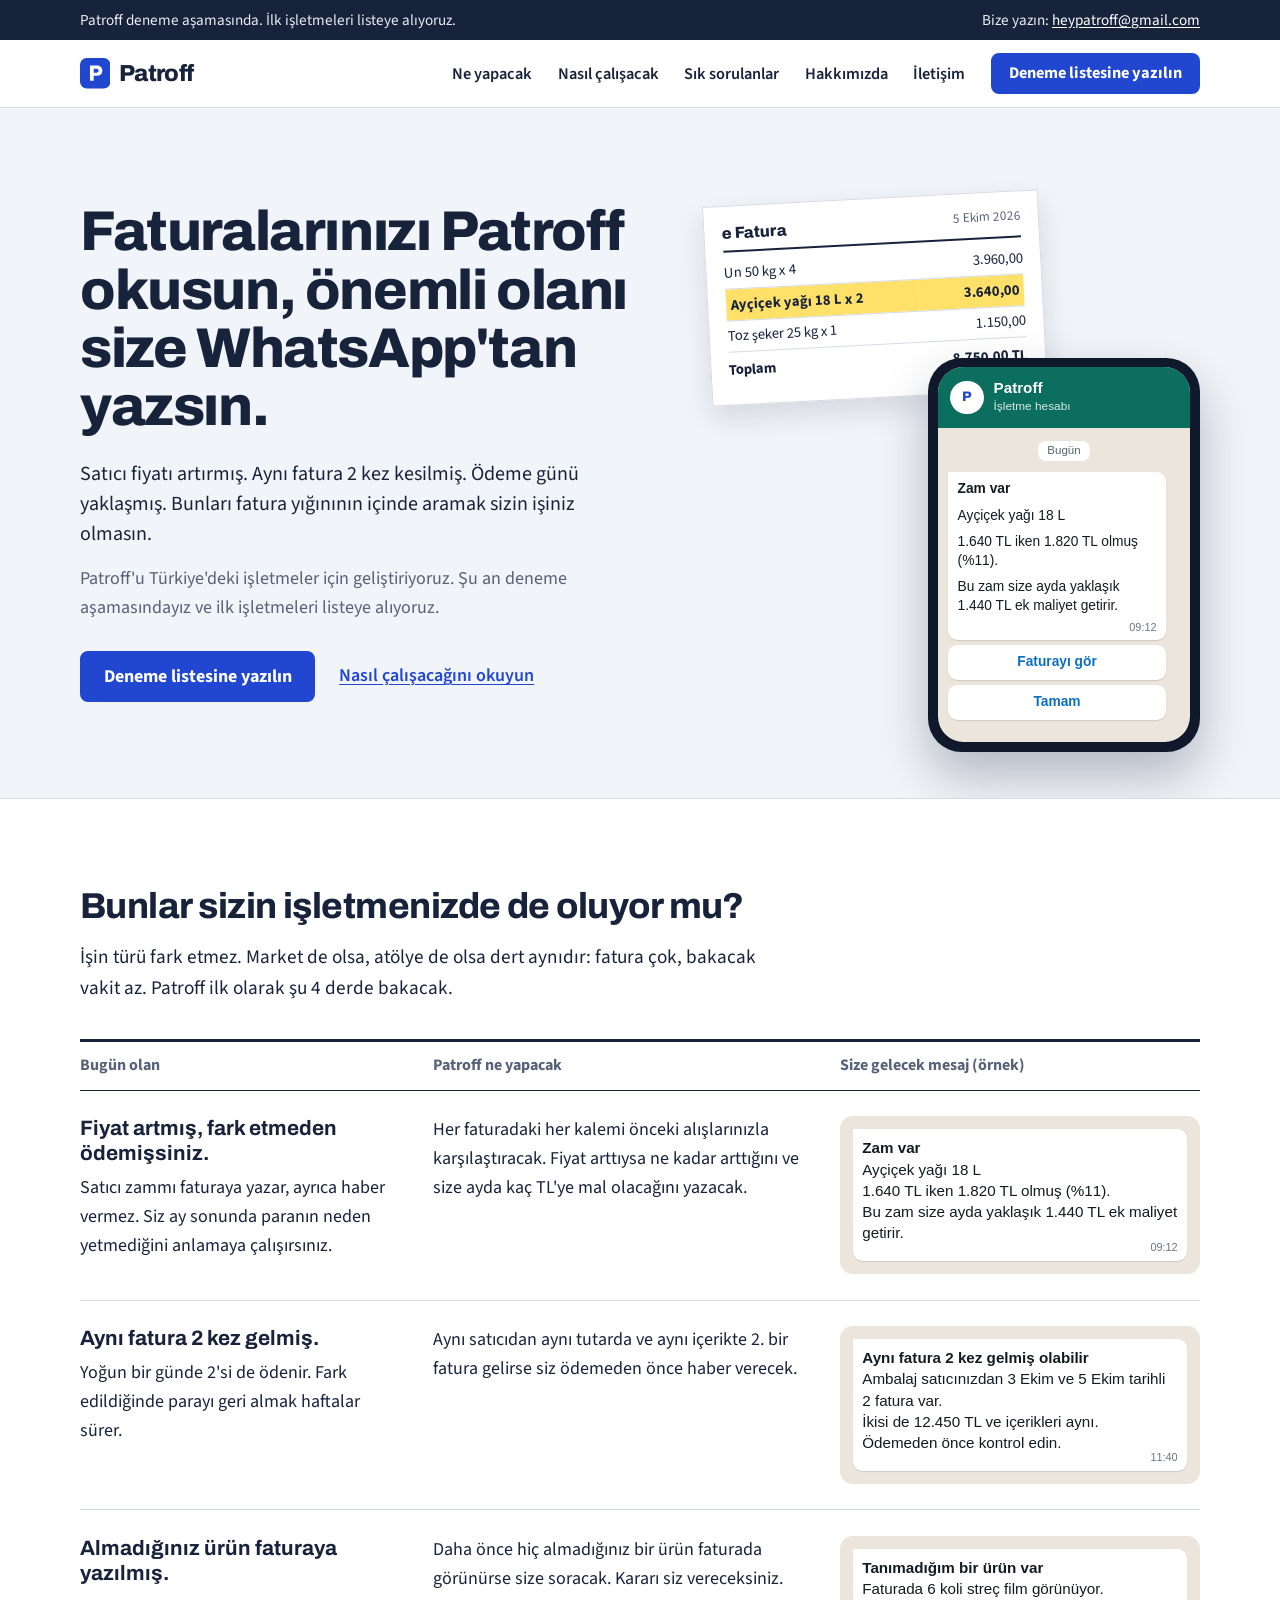
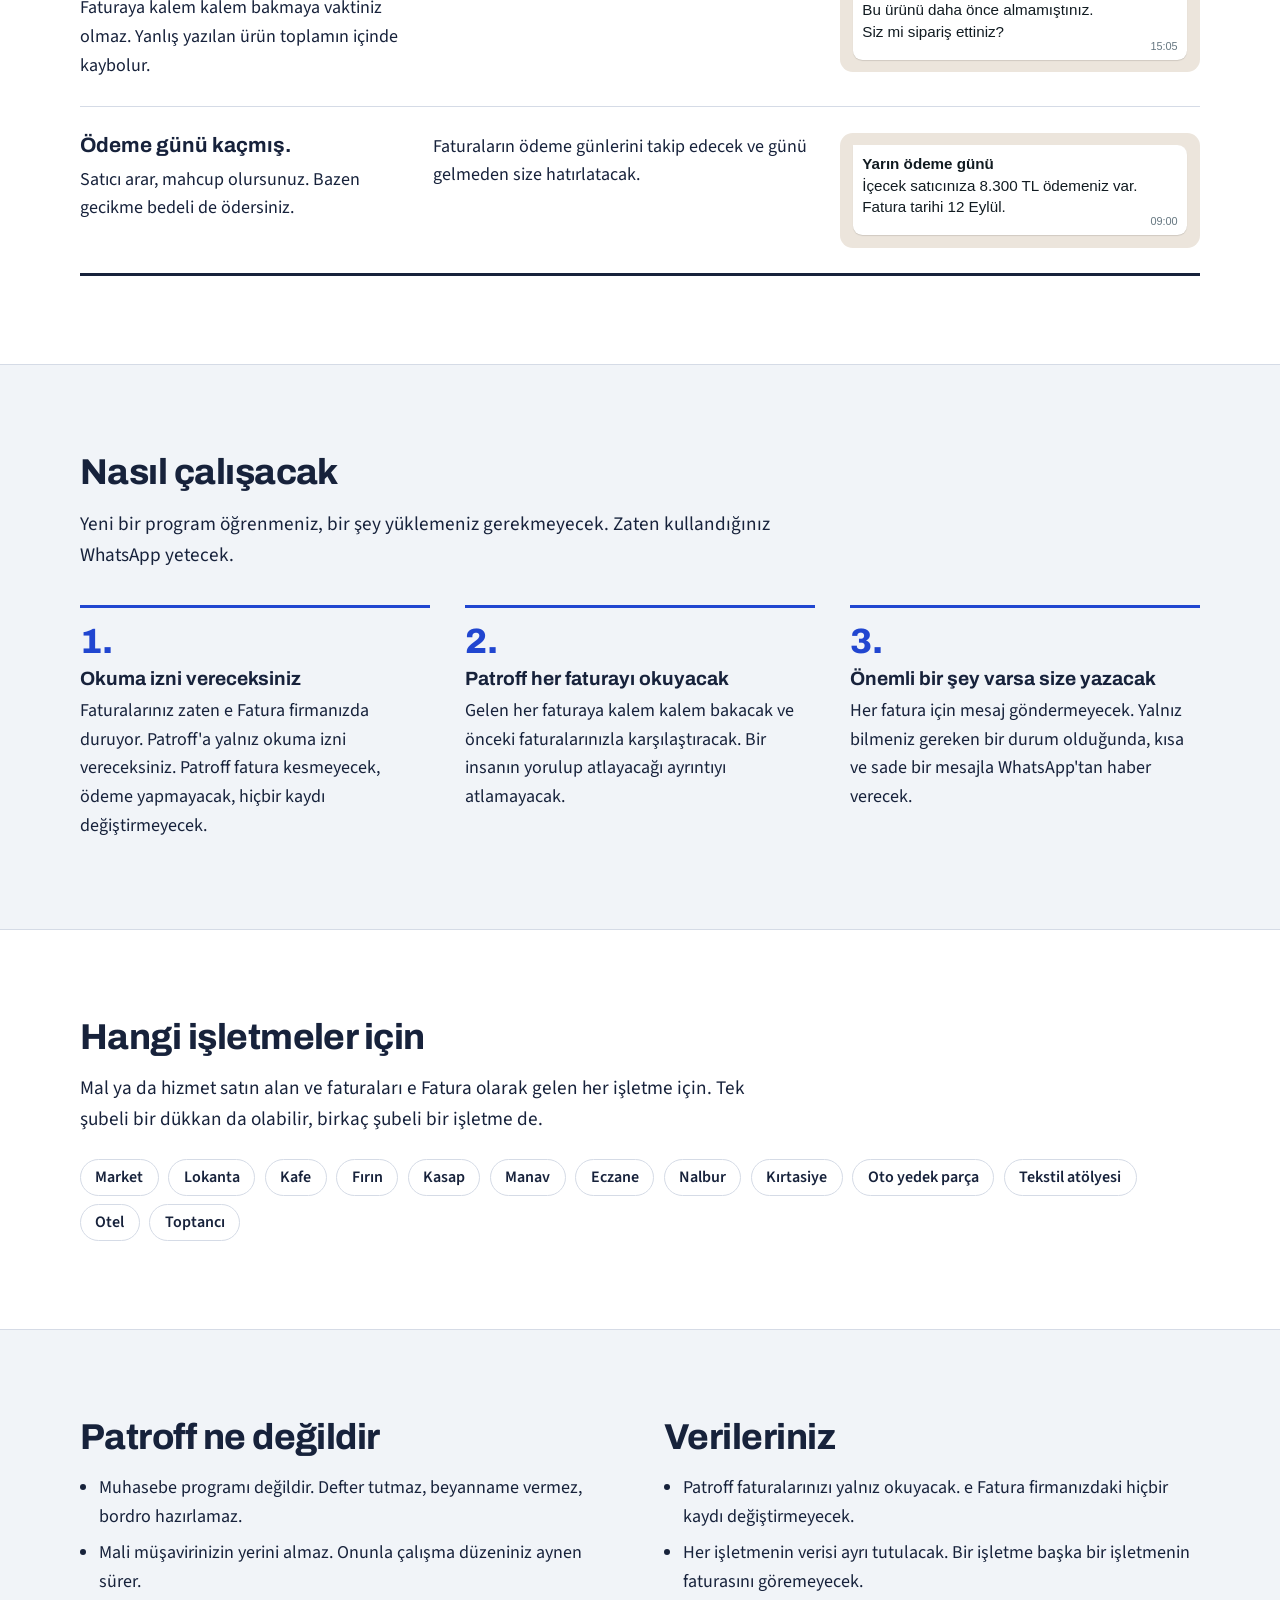
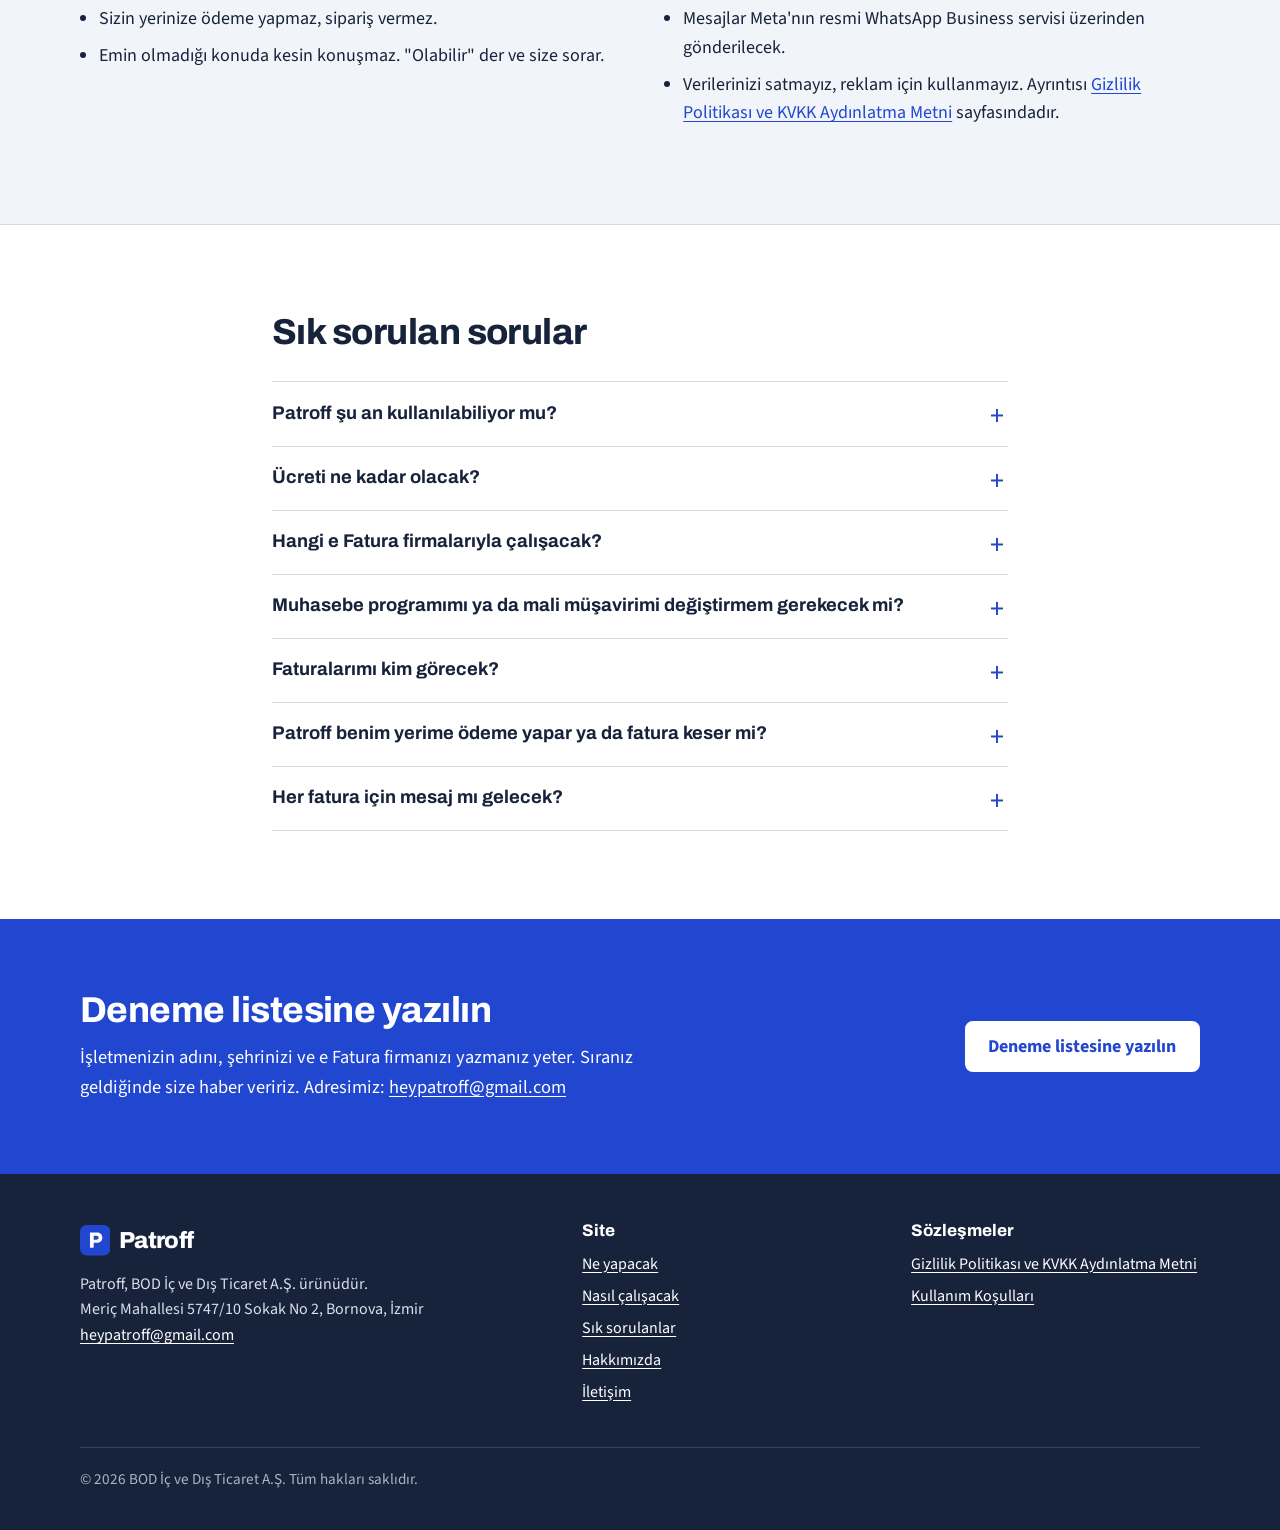
==== index.html @ fd91006b "Patroff tanıtım sitesi: ana sayfa, hakkımızda, iletişim, gizlilik ve kullanım koşulları Co-Authored-" ====
<!doctype html>
<html lang="tr">
<head>
<meta charset="utf-8">
<meta name="viewport" content="width=device-width, initial-scale=1">
<title>Patroff: faturalarınızı okuyan, önemli olanı WhatsApp'tan yazan yardımcı</title>
<meta name="description" content="Patroff işletmenize gelen e Faturaları okuyacak; zam, 2 kez gelen fatura ve yaklaşan ödeme günü gibi durumları size WhatsApp'tan sade bir mesajla haber verecek.">
<link rel="canonical" href="https://patroff.com/">
<meta property="og:type" content="website">
<meta property="og:locale" content="tr_TR">
<meta property="og:site_name" content="Patroff">
<meta property="og:title" content="Patroff: faturalarınızı okuyan, önemli olanı WhatsApp'tan yazan yardımcı">
<meta property="og:description" content="Patroff işletmenize gelen e Faturaları okuyacak; zam, 2 kez gelen fatura ve yaklaşan ödeme günü gibi durumları size WhatsApp'tan sade bir mesajla haber verecek.">
<meta property="og:url" content="https://patroff.com/">
<meta name="theme-color" content="#2146d0">
<link rel="icon" href="favicon.svg" type="image/svg+xml">
<link rel="preload" href="archivo-latin.woff2" as="font" type="font/woff2" crossorigin>
<link rel="preload" href="sourcesans-latin.woff2" as="font" type="font/woff2" crossorigin>
<link rel="stylesheet" href="site.css">
</head>
<body>
<a class="atla" href="#icerik">İçeriğe geçin</a>
<div class="serit"><div class="sarma"><span>Patroff deneme aşamasında. İlk işletmeleri listeye alıyoruz.</span><span class="gizle">Bize yazın: <a href="mailto:heypatroff@gmail.com">heypatroff@gmail.com</a></span></div></div>
<header class="ust"><div class="sarma">
<a class="marka" href="index.html"><svg viewBox="0 0 32 32" aria-hidden="true"><rect width="32" height="32" rx="7" fill="#2146d0"/><path d="M10.5 24V8h7.1c3.6 0 5.9 2.1 5.9 5.3s-2.3 5.3-5.9 5.3h-3.2V24zm3.9-8.6h2.7c1.6 0 2.5-.8 2.5-2.1s-.9-2.1-2.5-2.1h-2.7z" fill="#fff"/></svg><span>Patroff</span></a>
<nav class="menu" aria-label="Site menüsü">
<a href="index.html#ne-yapacak">Ne yapacak</a>
<a href="index.html#nasil">Nasıl çalışacak</a>
<a href="index.html#sss">Sık sorulanlar</a>
<a href="hakkimizda.html">Hakkımızda</a>
<a href="iletisim.html">İletişim</a>
<a class="dugme" href="mailto:heypatroff@gmail.com?subject=Patroff%20deneme%20listesi&body=Merhaba%2C%0A%0APatroff%20deneme%20listesine%20yaz%C4%B1lmak%20istiyorum.%0A%0A%C4%B0%C5%9Fletme%20ad%C4%B1%3A%0A%C5%9Eehir%3A%0A%C4%B0%C5%9Fletmenin%20i%C5%9Fi%3A%0Ae%20Fatura%20firman%C4%B1z%3A%0ATelefon%3A%0A">Deneme listesine yazılın</a>
</nav>
</div></header>
<main id="icerik">

<section class="kahraman"><div class="sarma">
<div>
<h1>Faturalarınızı Patroff okusun, önemli olanı size WhatsApp'tan yazsın.</h1>
<p class="alt">Satıcı fiyatı artırmış. Aynı fatura 2 kez kesilmiş. Ödeme günü yaklaşmış. Bunları fatura yığınının içinde aramak sizin işiniz olmasın.</p>
<p class="durum">Patroff'u Türkiye'deki işletmeler için geliştiriyoruz. Şu an deneme aşamasındayız ve ilk işletmeleri listeye alıyoruz.</p>
<div class="eylem"><a class="dugme" href="mailto:heypatroff@gmail.com?subject=Patroff%20deneme%20listesi&body=Merhaba%2C%0A%0APatroff%20deneme%20listesine%20yaz%C4%B1lmak%20istiyorum.%0A%0A%C4%B0%C5%9Fletme%20ad%C4%B1%3A%0A%C5%9Eehir%3A%0A%C4%B0%C5%9Fletmenin%20i%C5%9Fi%3A%0Ae%20Fatura%20firman%C4%B1z%3A%0ATelefon%3A%0A">Deneme listesine yazılın</a><a class="duz" href="#nasil">Nasıl çalışacağını okuyun</a></div>
</div>
<div class="sahne" role="img" aria-label="Örnek: gelen bir faturada ayçiçek yağına zam yapılmış. Patroff bunu WhatsApp'tan Zam var diye haber veriyor.">
<div class="fatura" aria-hidden="true">
<div class="bas"><span>e Fatura</span><span>5 Ekim 2026</span></div>
<table>
<tr><td>Un 50 kg x 4</td><td>3.960,00</td></tr>
<tr class="isaret"><td>Ayçiçek yağı 18 L x 2</td><td>3.640,00</td></tr>
<tr><td>Toz şeker 25 kg x 1</td><td>1.150,00</td></tr>
<tr class="toplam"><td>Toplam</td><td>8.750,00 TL</td></tr>
</table>
</div>
<div class="telefon" aria-hidden="true"><div class="ekran">
<div class="wa-ust"><span class="yuz">P</span><span><strong>Patroff</strong><small>İşletme hesabı</small></span></div>
<div class="sohbet">
<div class="gun">Bugün</div>
<div class="balon"><p class="ilk">Zam var</p><p>Ayçiçek yağı 18 L</p><p>1.640 TL iken 1.820 TL olmuş (%11).</p><p>Bu zam size ayda yaklaşık 1.440 TL ek maliyet getirir.</p><span class="saat">09:12</span></div><span class="wa-dugme">Faturayı gör</span><span class="wa-dugme">Tamam</span>
</div>
</div></div>
</div>
</div></section>

<section class="bolum" id="ne-yapacak"><div class="sarma">
<h2>Bunlar sizin işletmenizde de oluyor mu?</h2>
<p class="giris">İşin türü fark etmez. Market de olsa, atölye de olsa dert aynıdır: fatura çok, bakacak vakit az. Patroff ilk olarak şu 4 derde bakacak.</p>
<div class="dertler">
<div class="dert baslik"><span>Bugün olan</span><span>Patroff ne yapacak</span><span>Size gelecek mesaj (örnek)</span></div>
<div class="dert">
<div><h3>Fiyat artmış, fark etmeden ödemişsiniz.</h3><p>Satıcı zammı faturaya yazar, ayrıca haber vermez. Siz ay sonunda paranın neden yetmediğini anlamaya çalışırsınız.</p></div>
<div><span class="etiket">Patroff ne yapacak</span><p>Her faturadaki her kalemi önceki alışlarınızla karşılaştıracak. Fiyat arttıysa ne kadar arttığını ve size ayda kaç TL'ye mal olacağını yazacak.</p></div>
<div><span class="etiket">Size gelecek mesaj (örnek)</span><div class="ornek"><div class="balon"><p class="ilk">Zam var</p><p>Ayçiçek yağı 18 L</p><p>1.640 TL iken 1.820 TL olmuş (%11).</p><p>Bu zam size ayda yaklaşık 1.440 TL ek maliyet getirir.</p><span class="saat">09:12</span></div></div></div>
</div>
<div class="dert">
<div><h3>Aynı fatura 2 kez gelmiş.</h3><p>Yoğun bir günde 2'si de ödenir. Fark edildiğinde parayı geri almak haftalar sürer.</p></div>
<div><span class="etiket">Patroff ne yapacak</span><p>Aynı satıcıdan aynı tutarda ve aynı içerikte 2. bir fatura gelirse siz ödemeden önce haber verecek.</p></div>
<div><span class="etiket">Size gelecek mesaj (örnek)</span><div class="ornek"><div class="balon"><p class="ilk">Aynı fatura 2 kez gelmiş olabilir</p><p>Ambalaj satıcınızdan 3 Ekim ve 5 Ekim tarihli 2 fatura var.</p><p>İkisi de 12.450 TL ve içerikleri aynı.</p><p>Ödemeden önce kontrol edin.</p><span class="saat">11:40</span></div></div></div>
</div>
<div class="dert">
<div><h3>Almadığınız ürün faturaya yazılmış.</h3><p>Faturaya kalem kalem bakmaya vaktiniz olmaz. Yanlış yazılan ürün toplamın içinde kaybolur.</p></div>
<div><span class="etiket">Patroff ne yapacak</span><p>Daha önce hiç almadığınız bir ürün faturada görünürse size soracak. Kararı siz vereceksiniz.</p></div>
<div><span class="etiket">Size gelecek mesaj (örnek)</span><div class="ornek"><div class="balon"><p class="ilk">Tanımadığım bir ürün var</p><p>Faturada 6 koli streç film görünüyor.</p><p>Bu ürünü daha önce almamıştınız.</p><p>Siz mi sipariş ettiniz?</p><span class="saat">15:05</span></div></div></div>
</div>
<div class="dert">
<div><h3>Ödeme günü kaçmış.</h3><p>Satıcı arar, mahcup olursunuz. Bazen gecikme bedeli de ödersiniz.</p></div>
<div><span class="etiket">Patroff ne yapacak</span><p>Faturaların ödeme günlerini takip edecek ve günü gelmeden size hatırlatacak.</p></div>
<div><span class="etiket">Size gelecek mesaj (örnek)</span><div class="ornek"><div class="balon"><p class="ilk">Yarın ödeme günü</p><p>İçecek satıcınıza 8.300 TL ödemeniz var.</p><p>Fatura tarihi 12 Eylül.</p><span class="saat">09:00</span></div></div></div>
</div>
</div>
</div></section>

<section class="bolum gri" id="nasil"><div class="sarma">
<h2>Nasıl çalışacak</h2>
<p class="giris">Yeni bir program öğrenmeniz, bir şey yüklemeniz gerekmeyecek. Zaten kullandığınız WhatsApp yetecek.</p>
<ol class="adimlar">
<li><h3>Okuma izni vereceksiniz</h3><p>Faturalarınız zaten e Fatura firmanızda duruyor. Patroff'a yalnız okuma izni vereceksiniz. Patroff fatura kesmeyecek, ödeme yapmayacak, hiçbir kaydı değiştirmeyecek.</p></li>
<li><h3>Patroff her faturayı okuyacak</h3><p>Gelen her faturaya kalem kalem bakacak ve önceki faturalarınızla karşılaştıracak. Bir insanın yorulup atlayacağı ayrıntıyı atlamayacak.</p></li>
<li><h3>Önemli bir şey varsa size yazacak</h3><p>Her fatura için mesaj göndermeyecek. Yalnız bilmeniz gereken bir durum olduğunda, kısa ve sade bir mesajla WhatsApp'tan haber verecek.</p></li>
</ol>
</div></section>

<section class="bolum"><div class="sarma">
<h2>Hangi işletmeler için</h2>
<p class="giris">Mal ya da hizmet satın alan ve faturaları e Fatura olarak gelen her işletme için. Tek şubeli bir dükkan da olabilir, birkaç şubeli bir işletme de.</p>
<ul class="isler">
<li>Market</li><li>Lokanta</li><li>Kafe</li><li>Fırın</li><li>Kasap</li><li>Manav</li><li>Eczane</li><li>Nalbur</li><li>Kırtasiye</li><li>Oto yedek parça</li><li>Tekstil atölyesi</li><li>Otel</li><li>Toptancı</li>
</ul>
</div></section>

<section class="bolum gri"><div class="sarma ikili">
<div>
<h2>Patroff ne değildir</h2>
<ul class="duzliste">
<li>Muhasebe programı değildir. Defter tutmaz, beyanname vermez, bordro hazırlamaz.</li>
<li>Mali müşavirinizin yerini almaz. Onunla çalışma düzeniniz aynen sürer.</li>
<li>Sizin yerinize ödeme yapmaz, sipariş vermez.</li>
<li>Emin olmadığı konuda kesin konuşmaz. "Olabilir" der ve size sorar.</li>
</ul>
</div>
<div>
<h2>Verileriniz</h2>
<ul class="duzliste">
<li>Patroff faturalarınızı yalnız okuyacak. e Fatura firmanızdaki hiçbir kaydı değiştirmeyecek.</li>
<li>Her işletmenin verisi ayrı tutulacak. Bir işletme başka bir işletmenin faturasını göremeyecek.</li>
<li>Mesajlar Meta'nın resmi WhatsApp Business servisi üzerinden gönderilecek.</li>
<li>Verilerinizi satmayız, reklam için kullanmayız. Ayrıntısı <a href="gizlilik.html">Gizlilik Politikası ve KVKK Aydınlatma Metni</a> sayfasındadır.</li>
</ul>
</div>
</div></section>

<section class="bolum" id="sss"><div class="sarma dar">
<h2>Sık sorulan sorular</h2>
<div class="sss">
<details><summary>Patroff şu an kullanılabiliyor mu?</summary><p>Henüz herkese açık değil. Patroff'u geliştiriyoruz ve önce kendi işletmemizde deniyoruz. Deneme listesine yazılırsanız sıranız geldiğinde size haber veririz.</p></details>
<details><summary>Ücreti ne kadar olacak?</summary><p>Fiyatı henüz açıklamadık. Deneme listesindeki işletmelere fiyatı herkesten önce bildireceğiz. Sizden habersiz hiçbir ücret alınmaz.</p></details>
<details><summary>Hangi e Fatura firmalarıyla çalışacak?</summary><p>İlk bağlantıyı EDM Bilişim kullanan işletmeler için kuruyoruz. Diğer e Fatura firmalarını sırayla ekleyeceğiz. Listeye yazılırken e Fatura firmanızı belirtirseniz sıralamayı ona göre yaparız.</p></details>
<details><summary>Muhasebe programımı ya da mali müşavirimi değiştirmem gerekecek mi?</summary><p>Hayır. Patroff muhasebe programı değildir ve mali müşavirinizin yerini almaz. Kullandığınız düzen aynen devam eder. Patroff yalnız gelen faturalarınızı okur ve size haber verir.</p></details>
<details><summary>Faturalarımı kim görecek?</summary><p>Faturalarınız yalnız sizin işletmeniz için okunur. Başka bir işletme sizin faturanızı göremez. Verilerinizi satmayız ve reklam için kullanmayız. Ayrıntısı Gizlilik Politikası ve KVKK Aydınlatma Metni sayfasındadır.</p></details>
<details><summary>Patroff benim yerime ödeme yapar ya da fatura keser mi?</summary><p>Hayır. Patroff ödeme yapmaz, sipariş vermez, e Fatura firmanızdaki hiçbir kaydı değiştirmez. Yalnız okur ve size yazar. Karar her zaman sizindir.</p></details>
<details><summary>Her fatura için mesaj mı gelecek?</summary><p>Hayır. Patroff yalnız bilmeniz gereken bir durum olduğunda yazacak. Mesajlar kısa olacak ve gece saatlerinde gönderilmeyecek.</p></details>
</div>
</div></section>

<section class="kapanis"><div class="sarma">
<div>
<h2>Deneme listesine yazılın</h2>
<p>İşletmenizin adını, şehrinizi ve e Fatura firmanızı yazmanız yeter. Sıranız geldiğinde size haber veririz. Adresimiz: <a href="mailto:heypatroff@gmail.com">heypatroff@gmail.com</a></p>
</div>
<a class="dugme acik" href="mailto:heypatroff@gmail.com?subject=Patroff%20deneme%20listesi&body=Merhaba%2C%0A%0APatroff%20deneme%20listesine%20yaz%C4%B1lmak%20istiyorum.%0A%0A%C4%B0%C5%9Fletme%20ad%C4%B1%3A%0A%C5%9Eehir%3A%0A%C4%B0%C5%9Fletmenin%20i%C5%9Fi%3A%0Ae%20Fatura%20firman%C4%B1z%3A%0ATelefon%3A%0A">Deneme listesine yazılın</a>
</div></section>
</main>
<footer class="alt-bilgi"><div class="sarma">
<div class="sutunlar">
<div>
<a class="marka" href="index.html"><svg viewBox="0 0 32 32" aria-hidden="true"><rect width="32" height="32" rx="7" fill="#2146d0"/><path d="M10.5 24V8h7.1c3.6 0 5.9 2.1 5.9 5.3s-2.3 5.3-5.9 5.3h-3.2V24zm3.9-8.6h2.7c1.6 0 2.5-.8 2.5-2.1s-.9-2.1-2.5-2.1h-2.7z" fill="#fff"/></svg><span>Patroff</span></a>
<address>Patroff, BOD İç ve Dış Ticaret A.Ş. ürünüdür.<br>Meriç Mahallesi 5747/10 Sokak No 2, Bornova, İzmir<br><a href="mailto:heypatroff@gmail.com">heypatroff@gmail.com</a></address>
</div>
<div>
<h2>Site</h2>
<ul>
<li><a href="index.html#ne-yapacak">Ne yapacak</a></li>
<li><a href="index.html#nasil">Nasıl çalışacak</a></li>
<li><a href="index.html#sss">Sık sorulanlar</a></li>
<li><a href="hakkimizda.html">Hakkımızda</a></li>
<li><a href="iletisim.html">İletişim</a></li>
</ul>
</div>
<div>
<h2>Sözleşmeler</h2>
<ul>
<li><a href="gizlilik.html">Gizlilik Politikası ve KVKK Aydınlatma Metni</a></li>
<li><a href="kosullar.html">Kullanım Koşulları</a></li>
</ul>
</div>
</div>
<p class="telif">© 2026 BOD İç ve Dış Ticaret A.Ş. Tüm hakları saklıdır.</p>
</div></footer>
</body>
</html>
---- site.css ----
/* Patroff sitesi. Tek sütun akış, üstte menü, kahramanda telefon ve fatura kağıdı, altta fatura tablosu düzeninde dertler. */
@font-face{font-family:"Archivo";font-style:normal;font-weight:100 900;font-display:swap;src:url(archivo-latin-ext.woff2) format("woff2");unicode-range:U+0100-02BA,U+02BD-02C5,U+02C7-02CC,U+02CE-02D7,U+02DD-02FF,U+0304,U+0308,U+0329,U+1D00-1DBF,U+1E00-1E9F,U+1EF2-1EFF,U+2020,U+20A0-20AB,U+20AD-20C0,U+2113,U+2C60-2C7F,U+A720-A7FF}
@font-face{font-family:"Archivo";font-style:normal;font-weight:100 900;font-display:swap;src:url(archivo-latin.woff2) format("woff2");unicode-range:U+0000-00FF,U+0131,U+0152-0153,U+02BB-02BC,U+02C6,U+02DA,U+02DC,U+0304,U+0308,U+0329,U+2000-206F,U+20AC,U+2122,U+2191,U+2193,U+2212,U+2215,U+FEFF,U+FFFD}
@font-face{font-family:"Source Sans 3";font-style:normal;font-weight:200 900;font-display:swap;src:url(sourcesans-latin-ext.woff2) format("woff2");unicode-range:U+0100-02BA,U+02BD-02C5,U+02C7-02CC,U+02CE-02D7,U+02DD-02FF,U+0304,U+0308,U+0329,U+1D00-1DBF,U+1E00-1E9F,U+1EF2-1EFF,U+2020,U+20A0-20AB,U+20AD-20C0,U+2113,U+2C60-2C7F,U+A720-A7FF}
@font-face{font-family:"Source Sans 3";font-style:normal;font-weight:200 900;font-display:swap;src:url(sourcesans-latin.woff2) format("woff2");unicode-range:U+0000-00FF,U+0131,U+0152-0153,U+02BB-02BC,U+02C6,U+02DA,U+02DC,U+0304,U+0308,U+0329,U+2000-206F,U+20AC,U+2122,U+2191,U+2193,U+2212,U+2215,U+FEFF,U+FFFD}

:root{
  --kagit:#ffffff;
  --zemin:#f1f4f8;
  --murekkep:#17223b;
  --ikincil:#56617a;
  --cizgi:#d5dbe6;
  --kase:#2146d0;
  --kase-koyu:#1733a0;
  --fosfor:#ffe169;
  --wa-ust:#0b6e5f;
  --wa-zemin:#ece5dc;
  --wa-dugme:#0a6fc2;
  color-scheme:light;
}
*,*::before,*::after{box-sizing:border-box}
html{-webkit-text-size-adjust:100%;scroll-behavior:smooth}
@media (prefers-reduced-motion:reduce){html{scroll-behavior:auto}}
body{margin:0;background:var(--kagit);color:var(--murekkep);font-family:"Source Sans 3","Segoe UI",Arial,sans-serif;font-size:1.125rem;line-height:1.6}
img,svg{max-width:100%}
a{color:var(--kase);text-underline-offset:.16em}
a:hover{color:var(--kase-koyu)}
:focus-visible{outline:3px solid var(--kase);outline-offset:3px;border-radius:4px}
h1,h2,h3{font-family:"Archivo","Arial Narrow",Arial,sans-serif;line-height:1.1;margin:0;letter-spacing:-.015em}
h1{font-weight:800;font-size:clamp(2.1rem,4.7vw,3.5rem);line-height:1.04;letter-spacing:-.025em}
h2{font-weight:750;font-size:clamp(1.6rem,3vw,2.25rem)}
h3{font-weight:700;font-size:1.2rem;letter-spacing:0}
p{margin:0 0 1em}
.sarma{width:min(1120px,100% - 2.5rem);margin-inline:auto}
.dar{max-width:46rem}
.atla{position:absolute;left:-999px;top:0;background:var(--murekkep);color:#fff;padding:.6rem 1rem;z-index:10}
.atla:focus{left:0}

/* Üst şerit ve menü */
.serit{background:var(--murekkep);color:#e9edf5;font-size:.95rem}
.serit .sarma{display:flex;gap:.5rem 1.5rem;justify-content:space-between;flex-wrap:wrap;padding-block:.5rem}
.serit a{color:#fff}
.ust{border-bottom:1px solid var(--cizgi);background:var(--kagit);position:sticky;top:0;z-index:5}
.ust .sarma{display:flex;align-items:center;gap:1rem 2rem;justify-content:space-between;flex-wrap:wrap;padding-block:.8rem}
.marka{display:inline-flex;align-items:center;gap:.55rem;font-family:"Archivo",Arial,sans-serif;font-weight:800;font-size:1.45rem;letter-spacing:-.03em;color:var(--murekkep);text-decoration:none}
.marka svg{width:1.9rem;height:1.9rem;flex:none}
.menu{display:flex;align-items:center;gap:.4rem 1.6rem;flex-wrap:wrap;font-weight:600;font-size:1.02rem}
.menu a{color:var(--murekkep);text-decoration:none}
.menu a:hover,.menu a[aria-current="page"]{color:var(--kase);text-decoration:underline}
.dugme{display:inline-block;background:var(--kase);color:#fff;font-weight:700;text-decoration:none;padding:.8rem 1.35rem;border-radius:8px;border:2px solid var(--kase);line-height:1.2}
.dugme:hover{background:var(--kase-koyu);border-color:var(--kase-koyu);color:#fff}
.menu .dugme{padding:.55rem 1rem;color:#fff}
.menu .dugme:hover{color:#fff;text-decoration:none}
.dugme.acik{background:#fff;color:var(--kase);border-color:#fff}
.dugme.acik:hover{background:var(--fosfor);border-color:var(--fosfor);color:var(--murekkep)}

/* Kahraman */
.kahraman{background:var(--zemin);border-bottom:1px solid var(--cizgi);overflow:hidden}
.kahraman .sarma{display:grid;grid-template-columns:minmax(0,1.08fr) minmax(0,.92fr);gap:3rem;align-items:center;padding-block:clamp(2.5rem,6vw,5rem)}
.kahraman p.alt{font-size:1.25rem;line-height:1.5;margin:1.4rem 0 0;max-width:34rem}
.kahraman .durum{margin:1rem 0 0;color:var(--ikincil);max-width:34rem}
.eylem{display:flex;flex-wrap:wrap;gap:.9rem 1.5rem;align-items:center;margin-top:1.8rem}
.eylem a.duz{font-weight:600}
.sahne{position:relative;min-height:33.5rem}
.fatura{position:absolute;left:0;top:.8rem;width:21rem;background:#fff;border:1px solid var(--cizgi);box-shadow:0 12px 28px rgba(23,34,59,.13);padding:1rem 1.1rem 1.2rem;transform:rotate(-3deg);font-size:.92rem;line-height:1.35}
.fatura .bas{display:flex;justify-content:space-between;font-family:"Archivo",Arial,sans-serif;font-weight:800;font-size:1rem;border-bottom:2px solid var(--murekkep);padding-bottom:.4rem;margin-bottom:.4rem}
.fatura .bas span:last-child{font-family:"Source Sans 3",Arial,sans-serif;font-weight:400;font-size:.82rem;color:var(--ikincil)}
.fatura table{width:100%;border-collapse:collapse}
.fatura td{padding:.32rem 0;border-bottom:1px solid var(--cizgi);vertical-align:top}
.fatura td:last-child{text-align:right;white-space:nowrap;font-variant-numeric:tabular-nums}
.fatura tr.isaret td{background:var(--fosfor);font-weight:700}
.fatura tr.isaret td:first-child{padding-left:.3rem}
.fatura tr.isaret td:last-child{padding-right:.3rem}
.fatura .toplam td{border-bottom:0;font-weight:700;padding-top:.5rem}
.telefon{position:absolute;right:0;top:10.8rem;width:17rem;background:#10182b;border-radius:2.1rem;padding:.6rem;box-shadow:0 24px 50px rgba(23,34,59,.28)}
.ekran{border-radius:1.6rem;overflow:hidden;background:var(--wa-zemin);font-family:"Segoe UI",Roboto,Helvetica,Arial,sans-serif;font-size:.86rem;line-height:1.38;color:#111b21}
.wa-ust{background:var(--wa-ust);color:#fff;display:flex;align-items:center;gap:.6rem;padding:.75rem .8rem}
.wa-ust .yuz{width:2.1rem;height:2.1rem;border-radius:50%;background:#fff;color:var(--kase);display:grid;place-items:center;font-family:"Archivo",Arial,sans-serif;font-weight:800}
.wa-ust strong{display:block;font-size:.95rem;line-height:1.15}
.wa-ust small{opacity:.85;font-size:.74rem}
.sohbet{padding:.8rem .65rem 1.4rem}
.gun{width:max-content;margin:0 auto .7rem;background:#fff;border-radius:.5rem;padding:.15rem .6rem;font-size:.72rem;color:#54656f}
.balon{background:#fff;border-radius:0 .6rem .6rem .6rem;padding:.5rem .6rem .35rem;max-width:94%;box-shadow:0 1px 1px rgba(0,0,0,.12)}
.balon p{margin:0 0 .45rem}
.balon p.ilk{font-weight:700}
.balon .saat{display:block;text-align:right;font-size:.68rem;color:#667781;margin-top:-.2rem}
.wa-dugme{display:block;background:#fff;color:var(--wa-dugme);text-align:center;font-weight:600;border-radius:.6rem;padding:.5rem;margin-top:.3rem;max-width:94%;box-shadow:0 1px 1px rgba(0,0,0,.12)}

/* Bölümler */
.bolum{padding-block:clamp(3rem,7vw,5.5rem)}
.bolum + .bolum{border-top:1px solid var(--cizgi)}
.bolum.gri{background:var(--zemin)}
.bolum h2 + p.giris{margin-top:1rem;font-size:1.2rem;max-width:44rem;color:var(--murekkep)}

/* Fatura tablosu düzeninde dertler */
.dertler{margin-top:2.2rem;border-top:3px solid var(--murekkep);border-bottom:3px solid var(--murekkep)}
.dert{display:grid;grid-template-columns:minmax(0,.9fr) minmax(0,1.05fr) minmax(0,1fr);gap:1.8rem;padding:1.6rem 0;border-bottom:1px solid var(--cizgi)}
.dert:last-child{border-bottom:0}
.dert.baslik{padding:.7rem 0;font-weight:700;font-size:1rem;color:var(--ikincil);border-bottom:1px solid var(--murekkep)}
.dert h3{font-size:1.3rem;line-height:1.2;margin-bottom:.5rem}
.dert p{margin:0}
.ornek{background:var(--wa-zemin);border-radius:.8rem;padding:.8rem;font-family:"Segoe UI",Roboto,Helvetica,Arial,sans-serif;font-size:.95rem;line-height:1.4;color:#111b21;align-self:start}
.ornek .balon{max-width:100%}
.etiket{display:none;font-weight:700;color:var(--ikincil);font-size:.95rem;margin-bottom:.25rem}

/* Adımlar */
.adimlar{list-style:none;margin:2.2rem 0 0;padding:0;display:grid;grid-template-columns:repeat(3,minmax(0,1fr));gap:2.2rem;counter-reset:adim}
.adimlar li{counter-increment:adim;border-top:3px solid var(--kase);padding-top:1rem}
.adimlar li::before{content:counter(adim) ".";font-family:"Archivo",Arial,sans-serif;font-weight:800;font-size:2.2rem;line-height:1;color:var(--kase);display:block;margin-bottom:.5rem}
.adimlar h3{margin-bottom:.5rem}
.adimlar p{margin:0}

.ikili{display:grid;grid-template-columns:repeat(2,minmax(0,1fr));gap:3rem}
.ikili h2{margin-bottom:1rem}
.duzliste{margin:0;padding-left:1.2rem}
.duzliste li{margin-bottom:.5rem}
.isler{display:flex;flex-wrap:wrap;gap:.5rem .6rem;list-style:none;padding:0;margin:1.5rem 0 0}
.isler li{background:#fff;border:1px solid var(--cizgi);border-radius:999px;padding:.3rem .9rem;font-weight:600;font-size:1rem}

/* Sık sorulanlar */
.sss{margin-top:1.8rem;border-top:1px solid var(--cizgi)}
.sss details{border-bottom:1px solid var(--cizgi)}
.sss summary{cursor:pointer;font-family:"Archivo",Arial,sans-serif;font-weight:700;font-size:1.15rem;padding:1.05rem 2.2rem 1.05rem 0;list-style:none;position:relative}
.sss summary::-webkit-details-marker{display:none}
.sss summary::after{content:"+";position:absolute;right:.2rem;top:.75rem;font-size:1.6rem;font-weight:400;color:var(--kase)}
.sss details[open] summary::after{content:"\2212"}
.sss details p{max-width:44rem;margin:0 0 1.2rem}

/* Kapanış */
.kapanis{background:var(--kase);color:#fff}
.kapanis .sarma{padding-block:clamp(2.8rem,6vw,4.5rem);display:grid;grid-template-columns:minmax(0,1.4fr) auto;gap:2rem;align-items:center}
.kapanis p{margin:.8rem 0 0;max-width:38rem;font-size:1.15rem}
.kapanis a:not(.dugme){color:#fff}

/* Alt */
.alt-bilgi{background:var(--murekkep);color:#d9dfeb;font-size:1rem}
.alt-bilgi .sarma{padding-block:3rem 1.5rem}
.alt-bilgi .sutunlar{display:grid;grid-template-columns:1.6fr 1fr 1fr;gap:2.5rem}
.alt-bilgi h2{font-size:1.05rem;letter-spacing:0;color:#fff;margin-bottom:.7rem}
.alt-bilgi a{color:#fff}
.alt-bilgi ul{list-style:none;margin:0;padding:0}
.alt-bilgi li{margin-bottom:.4rem}
.alt-bilgi address{font-style:normal}
.alt-bilgi .marka{color:#fff;margin-bottom:.8rem}
.alt-bilgi .telif{border-top:1px solid #33405e;margin-top:2.2rem;padding-top:1.2rem;color:#aab4c8;font-size:.95rem}

/* İç sayfalar */
.sayfa-basi{background:var(--zemin);border-bottom:1px solid var(--cizgi)}
.sayfa-basi .sarma{padding-block:clamp(2.2rem,5vw,3.6rem)}
.sayfa-basi p{margin:.9rem 0 0;max-width:42rem;font-size:1.2rem}
.metin{padding-block:2.5rem 4rem}
.metin h2{font-size:1.45rem;margin:2.2rem 0 .7rem}
.metin h2:first-child{margin-top:0}
.metin ul,.metin ol{padding-left:1.3rem}
.metin li{margin-bottom:.4rem}
.kunye{border-top:3px solid var(--murekkep);border-bottom:3px solid var(--murekkep);margin:1.5rem 0;width:100%;border-collapse:collapse}
.kunye th,.kunye td{text-align:left;padding:.75rem .5rem .75rem 0;border-bottom:1px solid var(--cizgi);vertical-align:top}
.kunye tr:last-child th,.kunye tr:last-child td{border-bottom:0}
.kunye th{width:13rem;font-weight:700}

@media (max-width:900px){
  .kahraman .sarma{grid-template-columns:1fr;gap:2rem}
  .sahne{min-height:0;padding-block:1rem 0}
  .fatura{display:none}
  .telefon{position:relative;top:0;right:auto;margin:0 auto}
  .dert{grid-template-columns:1fr;gap:.9rem}
  .dert.baslik{display:none}
  .etiket{display:block}
  .adimlar{grid-template-columns:1fr;gap:1.6rem}
  .ikili{grid-template-columns:1fr;gap:2.5rem}
  .kapanis .sarma{grid-template-columns:1fr}
  .alt-bilgi .sutunlar{grid-template-columns:1fr;gap:1.8rem}
  .kunye th{width:auto;display:block;border-bottom:0;padding-bottom:0}
  .kunye td{display:block;padding-top:.2rem}
}
@media (max-width:560px){
  .serit .sarma span.gizle{display:none}
  .menu{gap:.3rem 1.1rem;font-size:.98rem}
  .menu .dugme{display:none}
  .ust{position:static}
}
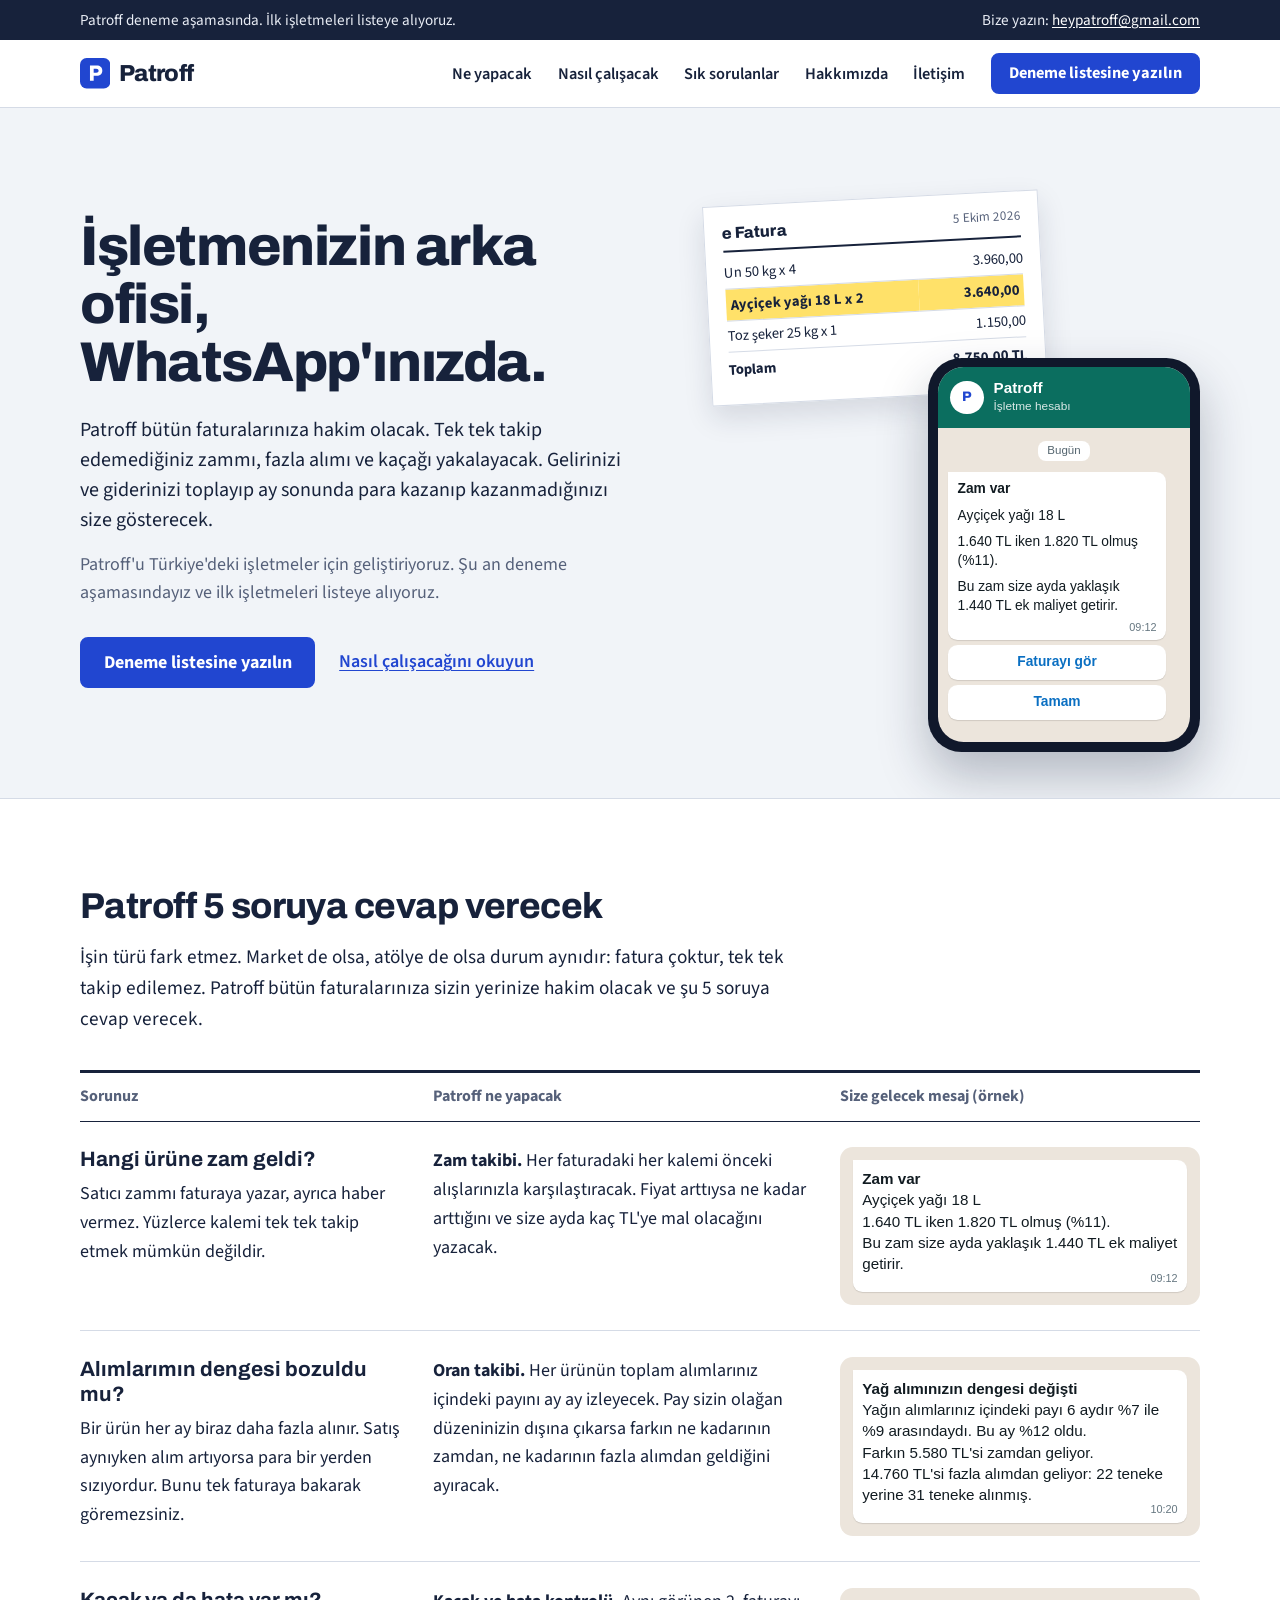
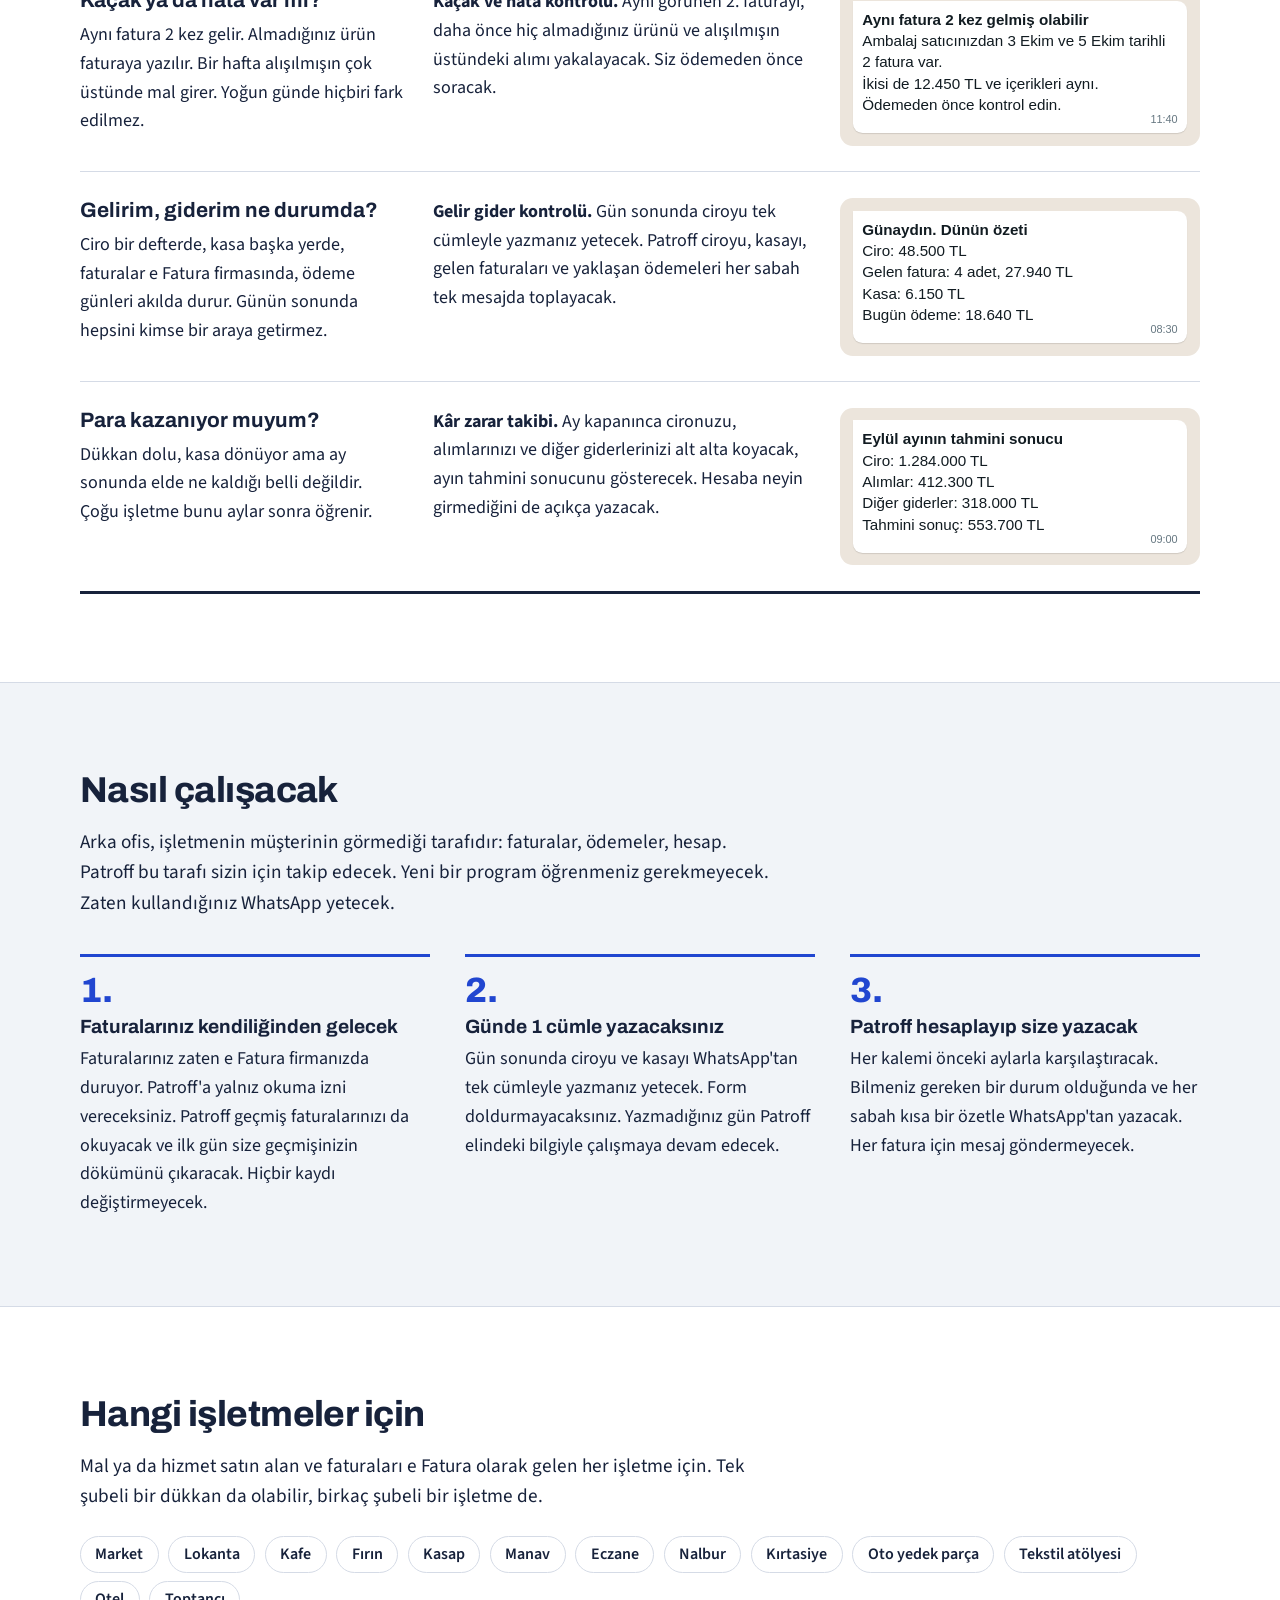
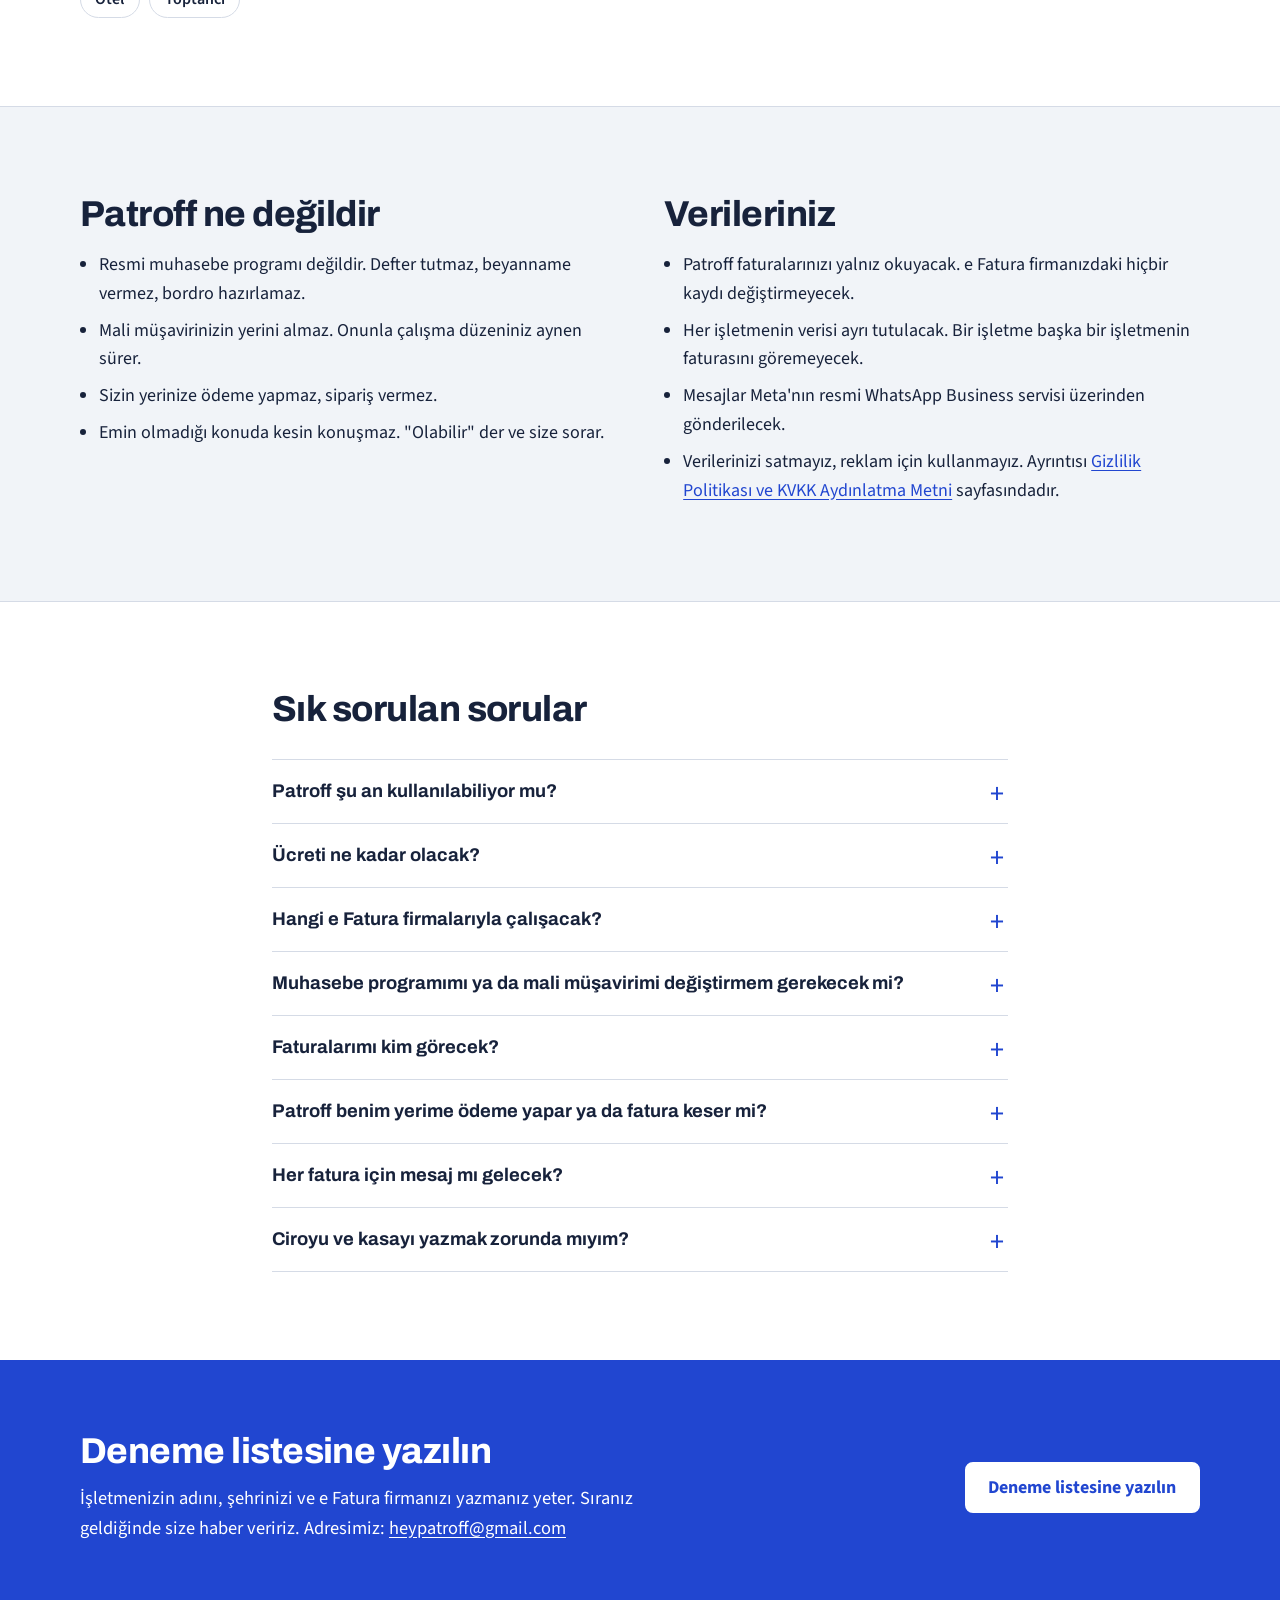
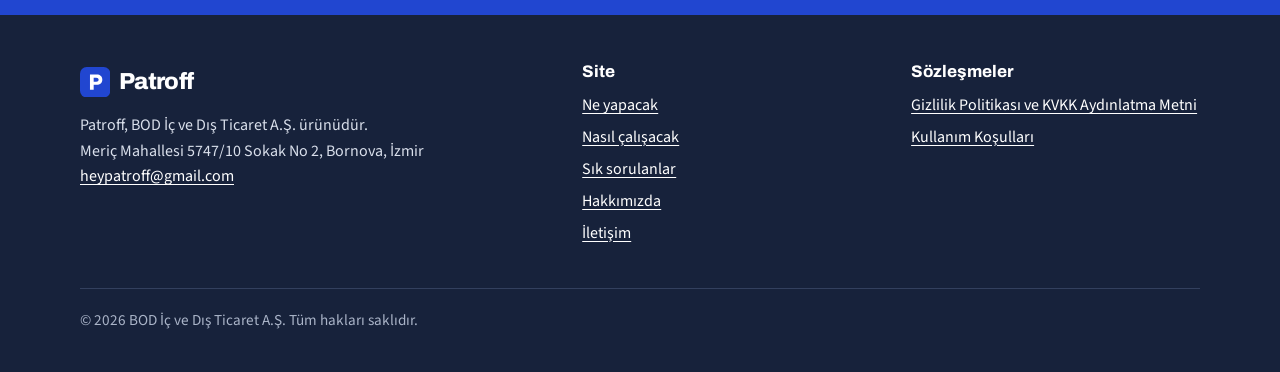
==== commit c74c64b7: "Ana sayfa ve metinler: Patroff'un kapsamı arka ofis olarak yeniden yazıldı Zam, oran, kaçak, gelir g" ====
--- a/index.html
+++ b/index.html
@@ -3,14 +3,14 @@
 <head>
 <meta charset="utf-8">
 <meta name="viewport" content="width=device-width, initial-scale=1">
-<title>Patroff: faturalarınızı okuyan, önemli olanı WhatsApp'tan yazan yardımcı</title>
-<meta name="description" content="Patroff işletmenize gelen e Faturaları okuyacak; zam, 2 kez gelen fatura ve yaklaşan ödeme günü gibi durumları size WhatsApp'tan sade bir mesajla haber verecek.">
+<title>Patroff: işletmenizin arka ofisi, WhatsApp'ınızda</title>
+<meta name="description" content="Patroff işletmenizin bütün faturalarına hakim olacak. Zammı, fazla alımı ve kaçağı yakalayacak; gelirinizi, giderinizi ve ay sonunda para kazanıp kazanmadığınızı WhatsApp'tan gösterecek.">
 <link rel="canonical" href="https://patroff.com/">
 <meta property="og:type" content="website">
 <meta property="og:locale" content="tr_TR">
 <meta property="og:site_name" content="Patroff">
-<meta property="og:title" content="Patroff: faturalarınızı okuyan, önemli olanı WhatsApp'tan yazan yardımcı">
-<meta property="og:description" content="Patroff işletmenize gelen e Faturaları okuyacak; zam, 2 kez gelen fatura ve yaklaşan ödeme günü gibi durumları size WhatsApp'tan sade bir mesajla haber verecek.">
+<meta property="og:title" content="Patroff: işletmenizin arka ofisi, WhatsApp'ınızda">
+<meta property="og:description" content="Patroff işletmenizin bütün faturalarına hakim olacak. Zammı, fazla alımı ve kaçağı yakalayacak; gelirinizi, giderinizi ve ay sonunda para kazanıp kazanmadığınızı WhatsApp'tan gösterecek.">
 <meta property="og:url" content="https://patroff.com/">
 <meta name="theme-color" content="#2146d0">
 <link rel="icon" href="favicon.svg" type="image/svg+xml">
@@ -36,8 +36,8 @@
 
 <section class="kahraman"><div class="sarma">
 <div>
-<h1>Faturalarınızı Patroff okusun, önemli olanı size WhatsApp'tan yazsın.</h1>
-<p class="alt">Satıcı fiyatı artırmış. Aynı fatura 2 kez kesilmiş. Ödeme günü yaklaşmış. Bunları fatura yığınının içinde aramak sizin işiniz olmasın.</p>
+<h1>İşletmenizin arka ofisi, WhatsApp'ınızda.</h1>
+<p class="alt">Patroff bütün faturalarınıza hakim olacak. Tek tek takip edemediğiniz zammı, fazla alımı ve kaçağı yakalayacak. Gelirinizi ve giderinizi toplayıp ay sonunda para kazanıp kazanmadığınızı size gösterecek.</p>
 <p class="durum">Patroff'u Türkiye'deki işletmeler için geliştiriyoruz. Şu an deneme aşamasındayız ve ilk işletmeleri listeye alıyoruz.</p>
 <div class="eylem"><a class="dugme" href="mailto:heypatroff@gmail.com?subject=Patroff%20deneme%20listesi&body=Merhaba%2C%0A%0APatroff%20deneme%20listesine%20yaz%C4%B1lmak%20istiyorum.%0A%0A%C4%B0%C5%9Fletme%20ad%C4%B1%3A%0A%C5%9Eehir%3A%0A%C4%B0%C5%9Fletmenin%20i%C5%9Fi%3A%0Ae%20Fatura%20firman%C4%B1z%3A%0ATelefon%3A%0A">Deneme listesine yazılın</a><a class="duz" href="#nasil">Nasıl çalışacağını okuyun</a></div>
 </div>
@@ -62,40 +62,45 @@
 </div></section>
 
 <section class="bolum" id="ne-yapacak"><div class="sarma">
-<h2>Bunlar sizin işletmenizde de oluyor mu?</h2>
-<p class="giris">İşin türü fark etmez. Market de olsa, atölye de olsa dert aynıdır: fatura çok, bakacak vakit az. Patroff ilk olarak şu 4 derde bakacak.</p>
+<h2>Patroff 5 soruya cevap verecek</h2>
+<p class="giris">İşin türü fark etmez. Market de olsa, atölye de olsa durum aynıdır: fatura çoktur, tek tek takip edilemez. Patroff bütün faturalarınıza sizin yerinize hakim olacak ve şu 5 soruya cevap verecek.</p>
 <div class="dertler">
-<div class="dert baslik"><span>Bugün olan</span><span>Patroff ne yapacak</span><span>Size gelecek mesaj (örnek)</span></div>
+<div class="dert baslik"><span>Sorunuz</span><span>Patroff ne yapacak</span><span>Size gelecek mesaj (örnek)</span></div>
 <div class="dert">
-<div><h3>Fiyat artmış, fark etmeden ödemişsiniz.</h3><p>Satıcı zammı faturaya yazar, ayrıca haber vermez. Siz ay sonunda paranın neden yetmediğini anlamaya çalışırsınız.</p></div>
-<div><span class="etiket">Patroff ne yapacak</span><p>Her faturadaki her kalemi önceki alışlarınızla karşılaştıracak. Fiyat arttıysa ne kadar arttığını ve size ayda kaç TL'ye mal olacağını yazacak.</p></div>
+<div><h3>Hangi ürüne zam geldi?</h3><p>Satıcı zammı faturaya yazar, ayrıca haber vermez. Yüzlerce kalemi tek tek takip etmek mümkün değildir.</p></div>
+<div><span class="etiket">Patroff ne yapacak</span><p><strong>Zam takibi.</strong> Her faturadaki her kalemi önceki alışlarınızla karşılaştıracak. Fiyat arttıysa ne kadar arttığını ve size ayda kaç TL'ye mal olacağını yazacak.</p></div>
 <div><span class="etiket">Size gelecek mesaj (örnek)</span><div class="ornek"><div class="balon"><p class="ilk">Zam var</p><p>Ayçiçek yağı 18 L</p><p>1.640 TL iken 1.820 TL olmuş (%11).</p><p>Bu zam size ayda yaklaşık 1.440 TL ek maliyet getirir.</p><span class="saat">09:12</span></div></div></div>
 </div>
 <div class="dert">
-<div><h3>Aynı fatura 2 kez gelmiş.</h3><p>Yoğun bir günde 2'si de ödenir. Fark edildiğinde parayı geri almak haftalar sürer.</p></div>
-<div><span class="etiket">Patroff ne yapacak</span><p>Aynı satıcıdan aynı tutarda ve aynı içerikte 2. bir fatura gelirse siz ödemeden önce haber verecek.</p></div>
+<div><h3>Alımlarımın dengesi bozuldu mu?</h3><p>Bir ürün her ay biraz daha fazla alınır. Satış aynıyken alım artıyorsa para bir yerden sızıyordur. Bunu tek faturaya bakarak göremezsiniz.</p></div>
+<div><span class="etiket">Patroff ne yapacak</span><p><strong>Oran takibi.</strong> Her ürünün toplam alımlarınız içindeki payını ay ay izleyecek. Pay sizin olağan düzeninizin dışına çıkarsa farkın ne kadarının zamdan, ne kadarının fazla alımdan geldiğini ayıracak.</p></div>
+<div><span class="etiket">Size gelecek mesaj (örnek)</span><div class="ornek"><div class="balon"><p class="ilk">Yağ alımınızın dengesi değişti</p><p>Yağın alımlarınız içindeki payı 6 aydır %7 ile %9 arasındaydı. Bu ay %12 oldu.</p><p>Farkın 5.580 TL'si zamdan geliyor.</p><p>14.760 TL'si fazla alımdan geliyor: 22 teneke yerine 31 teneke alınmış.</p><span class="saat">10:20</span></div></div></div>
+</div>
+<div class="dert">
+<div><h3>Kaçak ya da hata var mı?</h3><p>Aynı fatura 2 kez gelir. Almadığınız ürün faturaya yazılır. Bir hafta alışılmışın çok üstünde mal girer. Yoğun günde hiçbiri fark edilmez.</p></div>
+<div><span class="etiket">Patroff ne yapacak</span><p><strong>Kaçak ve hata kontrolü.</strong> Aynı görünen 2. faturayı, daha önce hiç almadığınız ürünü ve alışılmışın üstündeki alımı yakalayacak. Siz ödemeden önce soracak.</p></div>
 <div><span class="etiket">Size gelecek mesaj (örnek)</span><div class="ornek"><div class="balon"><p class="ilk">Aynı fatura 2 kez gelmiş olabilir</p><p>Ambalaj satıcınızdan 3 Ekim ve 5 Ekim tarihli 2 fatura var.</p><p>İkisi de 12.450 TL ve içerikleri aynı.</p><p>Ödemeden önce kontrol edin.</p><span class="saat">11:40</span></div></div></div>
 </div>
 <div class="dert">
-<div><h3>Almadığınız ürün faturaya yazılmış.</h3><p>Faturaya kalem kalem bakmaya vaktiniz olmaz. Yanlış yazılan ürün toplamın içinde kaybolur.</p></div>
-<div><span class="etiket">Patroff ne yapacak</span><p>Daha önce hiç almadığınız bir ürün faturada görünürse size soracak. Kararı siz vereceksiniz.</p></div>
-<div><span class="etiket">Size gelecek mesaj (örnek)</span><div class="ornek"><div class="balon"><p class="ilk">Tanımadığım bir ürün var</p><p>Faturada 6 koli streç film görünüyor.</p><p>Bu ürünü daha önce almamıştınız.</p><p>Siz mi sipariş ettiniz?</p><span class="saat">15:05</span></div></div></div>
+<div><h3>Gelirim, giderim ne durumda?</h3><p>Ciro bir defterde, kasa başka yerde, faturalar e Fatura firmasında, ödeme günleri akılda durur. Günün sonunda hepsini kimse bir araya getirmez.</p></div>
+<div><span class="etiket">Patroff ne yapacak</span><p><strong>Gelir gider kontrolü.</strong> Gün sonunda ciroyu tek cümleyle yazmanız yetecek. Patroff ciroyu, kasayı, gelen faturaları ve yaklaşan ödemeleri her sabah tek mesajda toplayacak.</p></div>
+<div><span class="etiket">Size gelecek mesaj (örnek)</span><div class="ornek"><div class="balon"><p class="ilk">Günaydın. Dünün özeti</p><p>Ciro: 48.500 TL</p><p>Gelen fatura: 4 adet, 27.940 TL</p><p>Kasa: 6.150 TL</p><p>Bugün ödeme: 18.640 TL</p><span class="saat">08:30</span></div></div></div>
 </div>
 <div class="dert">
-<div><h3>Ödeme günü kaçmış.</h3><p>Satıcı arar, mahcup olursunuz. Bazen gecikme bedeli de ödersiniz.</p></div>
-<div><span class="etiket">Patroff ne yapacak</span><p>Faturaların ödeme günlerini takip edecek ve günü gelmeden size hatırlatacak.</p></div>
-<div><span class="etiket">Size gelecek mesaj (örnek)</span><div class="ornek"><div class="balon"><p class="ilk">Yarın ödeme günü</p><p>İçecek satıcınıza 8.300 TL ödemeniz var.</p><p>Fatura tarihi 12 Eylül.</p><span class="saat">09:00</span></div></div></div>
+<div><h3>Para kazanıyor muyum?</h3><p>Dükkan dolu, kasa dönüyor ama ay sonunda elde ne kaldığı belli değildir. Çoğu işletme bunu aylar sonra öğrenir.</p></div>
+<div><span class="etiket">Patroff ne yapacak</span><p><strong>Kâr zarar takibi.</strong> Ay kapanınca cironuzu, alımlarınızı ve diğer giderlerinizi alt alta koyacak, ayın tahmini sonucunu gösterecek. Hesaba neyin girmediğini de açıkça yazacak.</p></div>
+<div><span class="etiket">Size gelecek mesaj (örnek)</span><div class="ornek"><div class="balon"><p class="ilk">Eylül ayının tahmini sonucu</p><p>Ciro: 1.284.000 TL</p><p>Alımlar: 412.300 TL</p><p>Diğer giderler: 318.000 TL</p><p>Tahmini sonuç: 553.700 TL</p><span class="saat">09:00</span></div></div></div>
 </div>
 </div>
 </div></section>
 
 <section class="bolum gri" id="nasil"><div class="sarma">
 <h2>Nasıl çalışacak</h2>
-<p class="giris">Yeni bir program öğrenmeniz, bir şey yüklemeniz gerekmeyecek. Zaten kullandığınız WhatsApp yetecek.</p>
+<p class="giris">Arka ofis, işletmenin müşterinin görmediği tarafıdır: faturalar, ödemeler, hesap. Patroff bu tarafı sizin için takip edecek. Yeni bir program öğrenmeniz gerekmeyecek. Zaten kullandığınız WhatsApp yetecek.</p>
 <ol class="adimlar">
-<li><h3>Okuma izni vereceksiniz</h3><p>Faturalarınız zaten e Fatura firmanızda duruyor. Patroff'a yalnız okuma izni vereceksiniz. Patroff fatura kesmeyecek, ödeme yapmayacak, hiçbir kaydı değiştirmeyecek.</p></li>
-<li><h3>Patroff her faturayı okuyacak</h3><p>Gelen her faturaya kalem kalem bakacak ve önceki faturalarınızla karşılaştıracak. Bir insanın yorulup atlayacağı ayrıntıyı atlamayacak.</p></li>
-<li><h3>Önemli bir şey varsa size yazacak</h3><p>Her fatura için mesaj göndermeyecek. Yalnız bilmeniz gereken bir durum olduğunda, kısa ve sade bir mesajla WhatsApp'tan haber verecek.</p></li>
+<li><h3>Faturalarınız kendiliğinden gelecek</h3><p>Faturalarınız zaten e Fatura firmanızda duruyor. Patroff'a yalnız okuma izni vereceksiniz. Patroff geçmiş faturalarınızı da okuyacak ve ilk gün size geçmişinizin dökümünü çıkaracak. Hiçbir kaydı değiştirmeyecek.</p></li>
+<li><h3>Günde 1 cümle yazacaksınız</h3><p>Gün sonunda ciroyu ve kasayı WhatsApp'tan tek cümleyle yazmanız yetecek. Form doldurmayacaksınız. Yazmadığınız gün Patroff elindeki bilgiyle çalışmaya devam edecek.</p></li>
+<li><h3>Patroff hesaplayıp size yazacak</h3><p>Her kalemi önceki aylarla karşılaştıracak. Bilmeniz gereken bir durum olduğunda ve her sabah kısa bir özetle WhatsApp'tan yazacak. Her fatura için mesaj göndermeyecek.</p></li>
 </ol>
 </div></section>
 
@@ -111,7 +116,7 @@
 <div>
 <h2>Patroff ne değildir</h2>
 <ul class="duzliste">
-<li>Muhasebe programı değildir. Defter tutmaz, beyanname vermez, bordro hazırlamaz.</li>
+<li>Resmi muhasebe programı değildir. Defter tutmaz, beyanname vermez, bordro hazırlamaz.</li>
 <li>Mali müşavirinizin yerini almaz. Onunla çalışma düzeniniz aynen sürer.</li>
 <li>Sizin yerinize ödeme yapmaz, sipariş vermez.</li>
 <li>Emin olmadığı konuda kesin konuşmaz. "Olabilir" der ve size sorar.</li>
@@ -133,11 +138,12 @@
 <div class="sss">
 <details><summary>Patroff şu an kullanılabiliyor mu?</summary><p>Henüz herkese açık değil. Patroff'u geliştiriyoruz ve önce kendi işletmemizde deniyoruz. Deneme listesine yazılırsanız sıranız geldiğinde size haber veririz.</p></details>
 <details><summary>Ücreti ne kadar olacak?</summary><p>Fiyatı henüz açıklamadık. Deneme listesindeki işletmelere fiyatı herkesten önce bildireceğiz. Sizden habersiz hiçbir ücret alınmaz.</p></details>
-<details><summary>Hangi e Fatura firmalarıyla çalışacak?</summary><p>İlk bağlantıyı EDM Bilişim kullanan işletmeler için kuruyoruz. Diğer e Fatura firmalarını sırayla ekleyeceğiz. Listeye yazılırken e Fatura firmanızı belirtirseniz sıralamayı ona göre yaparız.</p></details>
-<details><summary>Muhasebe programımı ya da mali müşavirimi değiştirmem gerekecek mi?</summary><p>Hayır. Patroff muhasebe programı değildir ve mali müşavirinizin yerini almaz. Kullandığınız düzen aynen devam eder. Patroff yalnız gelen faturalarınızı okur ve size haber verir.</p></details>
+<details><summary>Hangi e Fatura firmalarıyla çalışacak?</summary><p>İlk bağlantıyı kendi işletmemizin kullandığı e Fatura firması için kuruyoruz. Diğer e Fatura firmalarını sırayla ekleyeceğiz. Listeye yazılırken e Fatura firmanızı belirtirseniz sıralamayı ona göre yaparız.</p></details>
+<details><summary>Muhasebe programımı ya da mali müşavirimi değiştirmem gerekecek mi?</summary><p>Hayır. Patroff resmi muhasebe programı değildir ve mali müşavirinizin yerini almaz. Kullandığınız düzen aynen devam eder. Patroff faturalarınızı, gelirinizi ve giderinizi takip edip size durumu gösterecek.</p></details>
 <details><summary>Faturalarımı kim görecek?</summary><p>Faturalarınız yalnız sizin işletmeniz için okunur. Başka bir işletme sizin faturanızı göremez. Verilerinizi satmayız ve reklam için kullanmayız. Ayrıntısı Gizlilik Politikası ve KVKK Aydınlatma Metni sayfasındadır.</p></details>
-<details><summary>Patroff benim yerime ödeme yapar ya da fatura keser mi?</summary><p>Hayır. Patroff ödeme yapmaz, sipariş vermez, e Fatura firmanızdaki hiçbir kaydı değiştirmez. Yalnız okur ve size yazar. Karar her zaman sizindir.</p></details>
-<details><summary>Her fatura için mesaj mı gelecek?</summary><p>Hayır. Patroff yalnız bilmeniz gereken bir durum olduğunda yazacak. Mesajlar kısa olacak ve gece saatlerinde gönderilmeyecek.</p></details>
+<details><summary>Patroff benim yerime ödeme yapar ya da fatura keser mi?</summary><p>Hayır. Patroff ödeme yapmaz, sipariş vermez, e Fatura firmanızdaki hiçbir kaydı değiştirmez. Hesaplar, gösterir ve uyarır. Karar her zaman sizindir.</p></details>
+<details><summary>Her fatura için mesaj mı gelecek?</summary><p>Hayır. Patroff bilmeniz gereken bir durum olduğunda ve sabahları kısa bir özetle yazacak. Mesajlar kısa ve sade olacak.</p></details>
+<details><summary>Ciroyu ve kasayı yazmak zorunda mıyım?</summary><p>Hayır. Patroff elindeki bilgiyle çalışacak. Yalnız faturalarınız varsa zam, oran ve kaçak kontrollerini yapacak. Ciroyu ve kasayı da yazarsanız gelir gider özetini ve ayın tahmini sonucunu da gösterecek.</p></details>
 </div>
 </div></section>
 
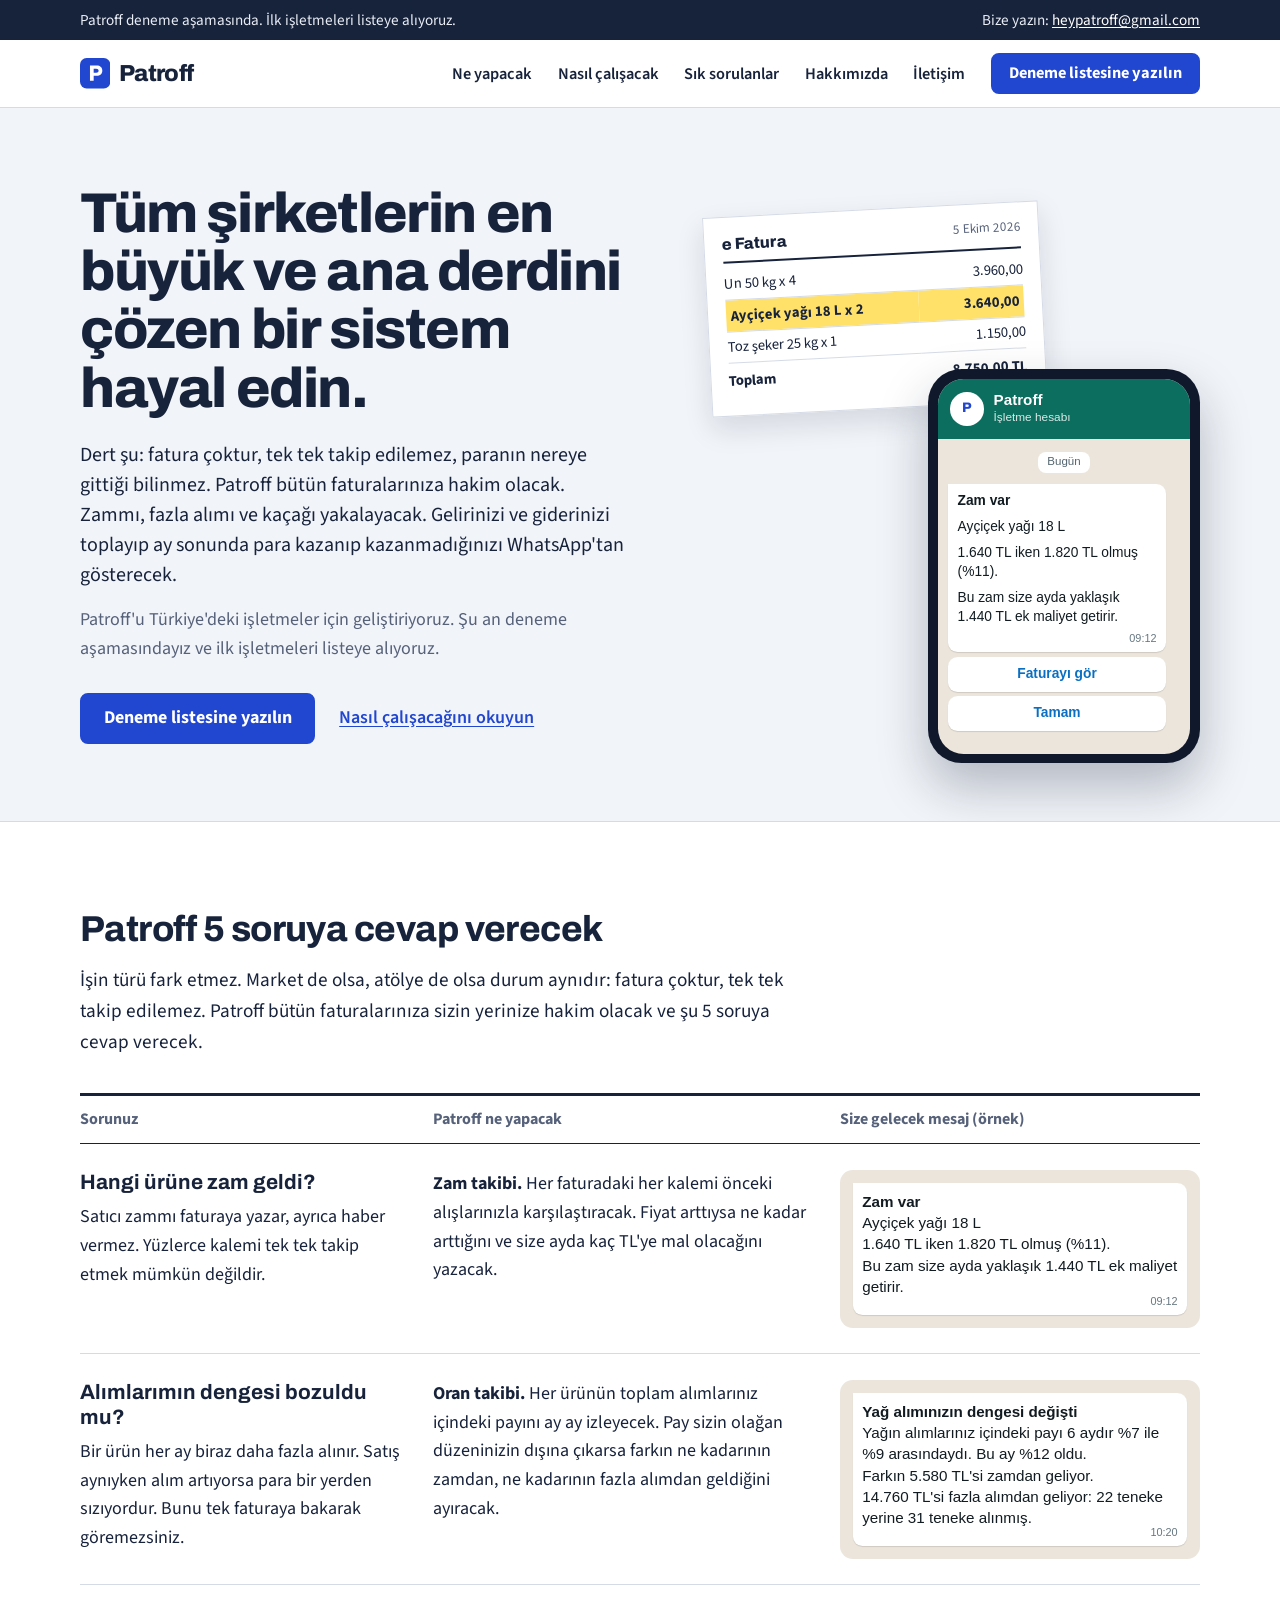
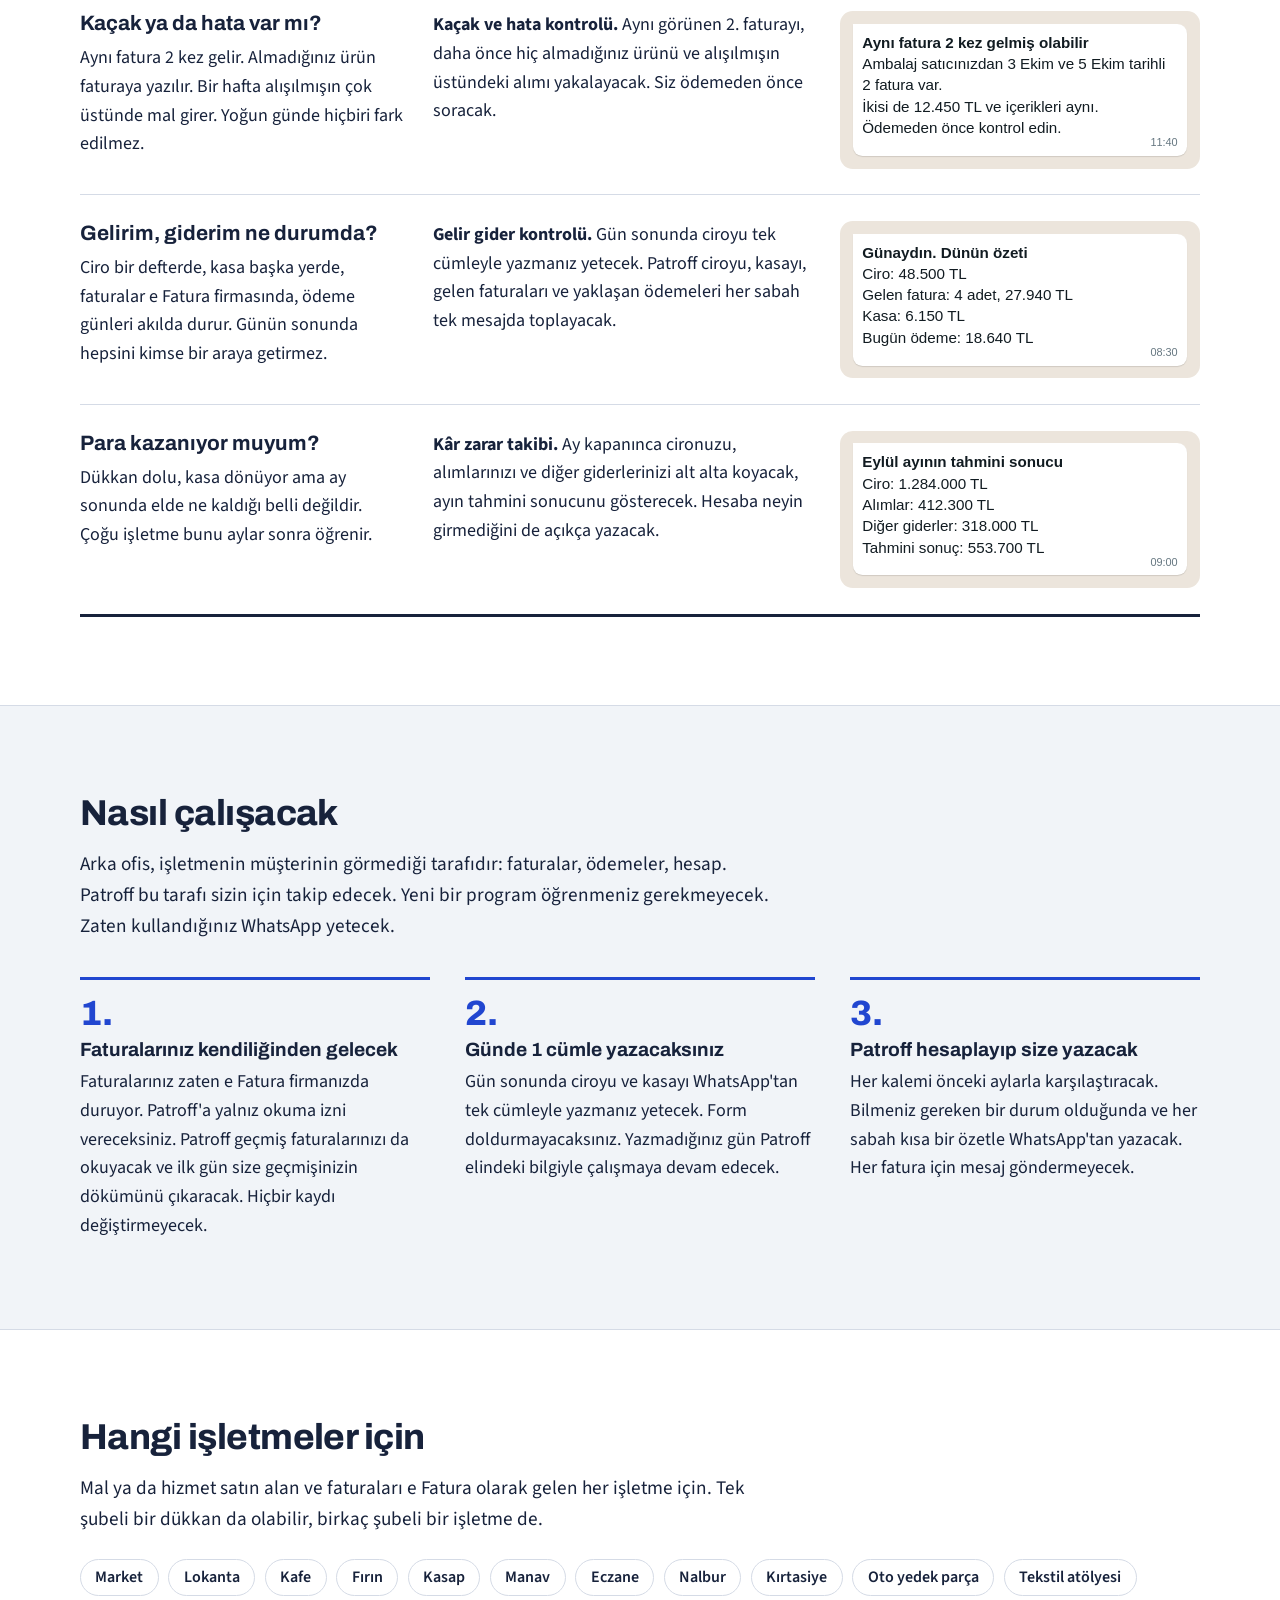
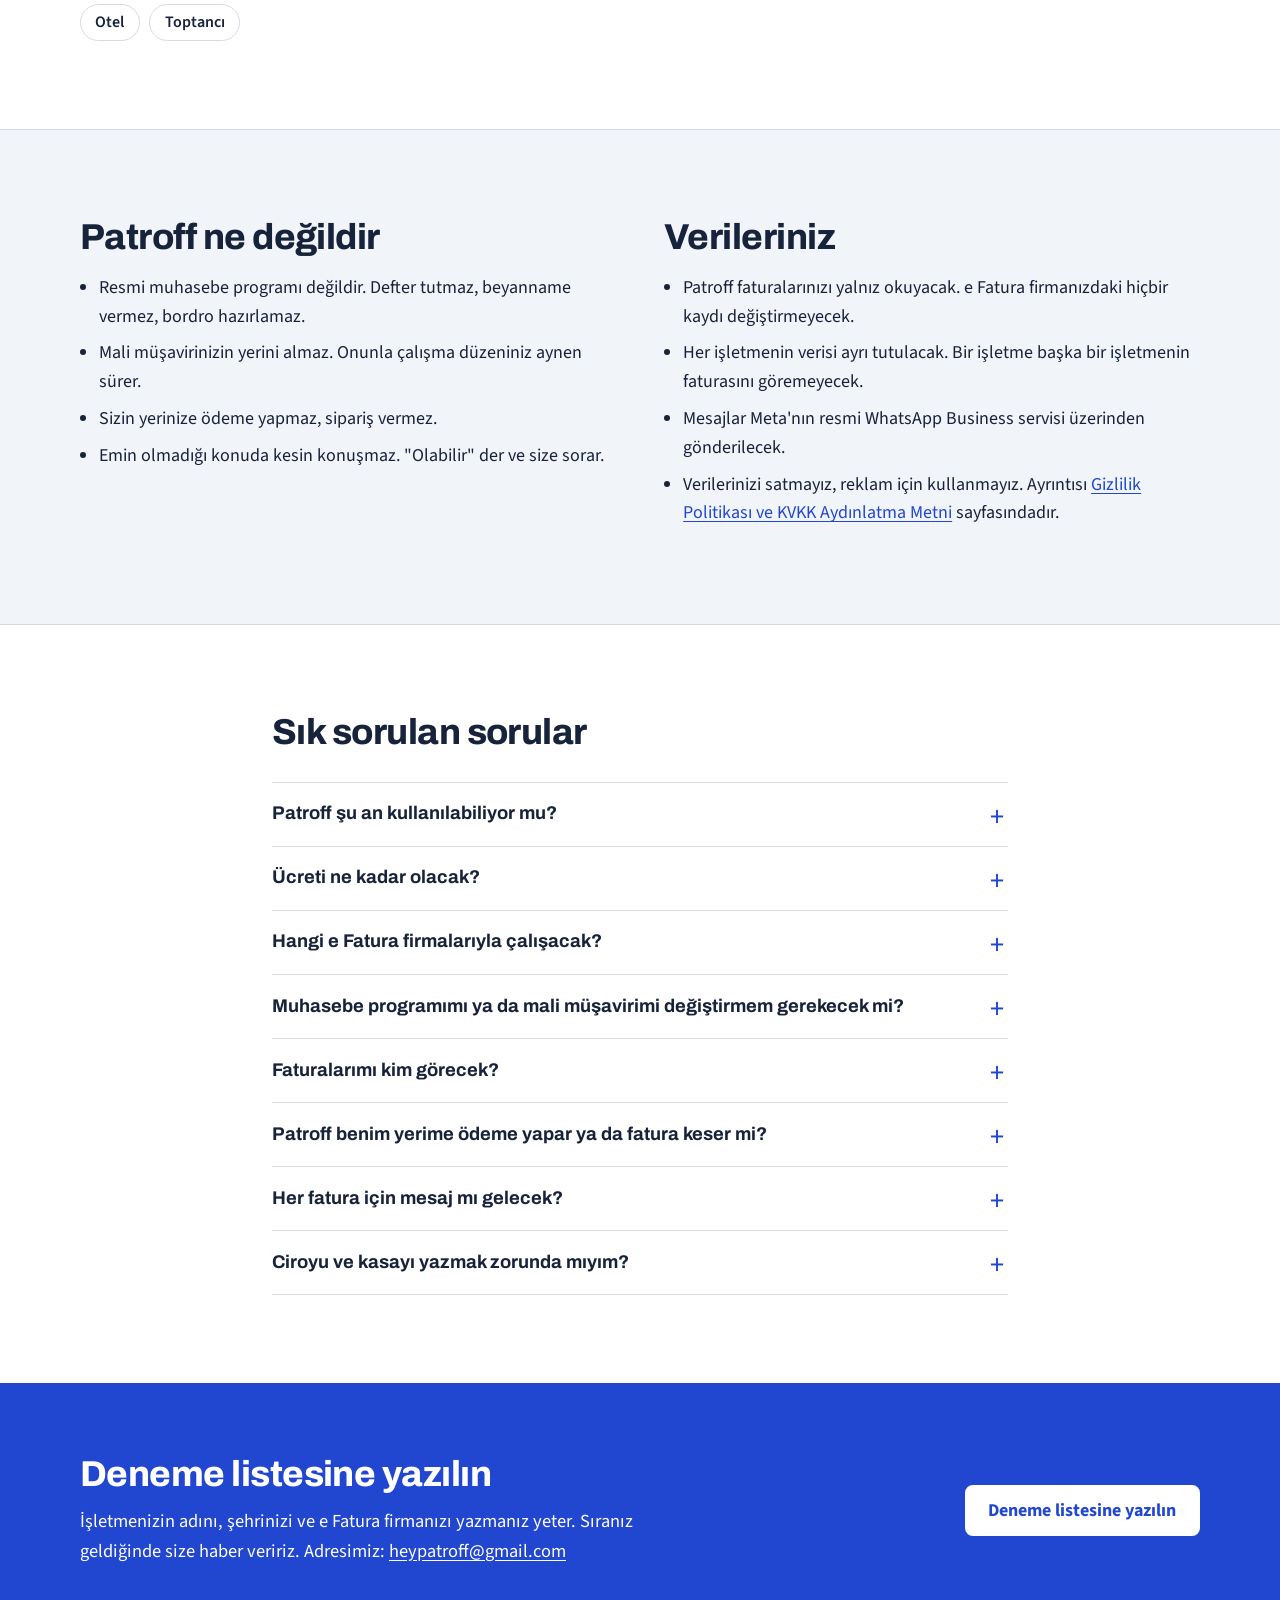
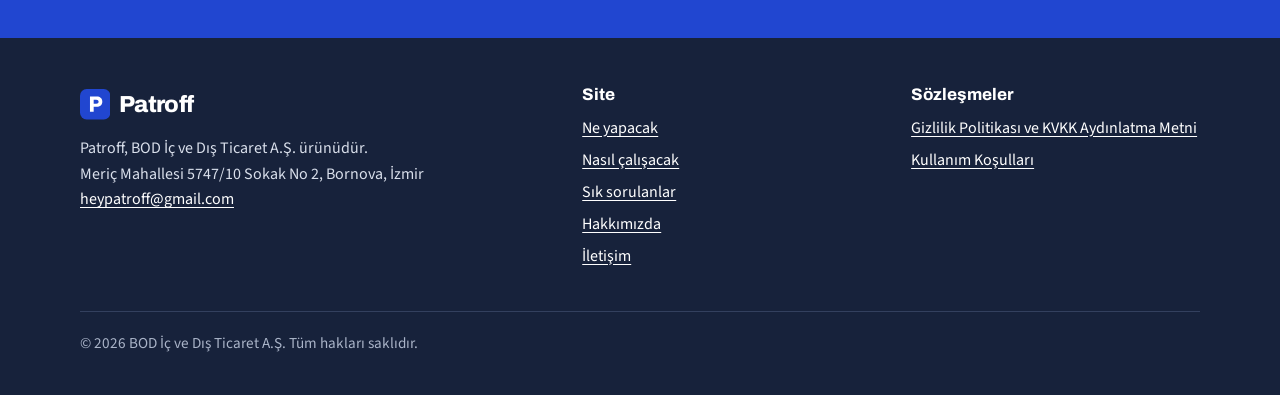
==== commit 73412659: "Ana başlık Ömer'in cümlesiyle değişti Co-Authored-By: Claude Opus 5.5 <noreply@anthropic.com> Claude" ====
--- a/index.html
+++ b/index.html
@@ -3,13 +3,13 @@
 <head>
 <meta charset="utf-8">
 <meta name="viewport" content="width=device-width, initial-scale=1">
-<title>Patroff: işletmenizin arka ofisi, WhatsApp'ınızda</title>
+<title>Patroff: şirketlerin en büyük derdini çözen sistem</title>
 <meta name="description" content="Patroff işletmenizin bütün faturalarına hakim olacak. Zammı, fazla alımı ve kaçağı yakalayacak; gelirinizi, giderinizi ve ay sonunda para kazanıp kazanmadığınızı WhatsApp'tan gösterecek.">
 <link rel="canonical" href="https://patroff.com/">
 <meta property="og:type" content="website">
 <meta property="og:locale" content="tr_TR">
 <meta property="og:site_name" content="Patroff">
-<meta property="og:title" content="Patroff: işletmenizin arka ofisi, WhatsApp'ınızda">
+<meta property="og:title" content="Patroff: şirketlerin en büyük derdini çözen sistem">
 <meta property="og:description" content="Patroff işletmenizin bütün faturalarına hakim olacak. Zammı, fazla alımı ve kaçağı yakalayacak; gelirinizi, giderinizi ve ay sonunda para kazanıp kazanmadığınızı WhatsApp'tan gösterecek.">
 <meta property="og:url" content="https://patroff.com/">
 <meta name="theme-color" content="#2146d0">
@@ -36,8 +36,8 @@
 
 <section class="kahraman"><div class="sarma">
 <div>
-<h1>İşletmenizin arka ofisi, WhatsApp'ınızda.</h1>
-<p class="alt">Patroff bütün faturalarınıza hakim olacak. Tek tek takip edemediğiniz zammı, fazla alımı ve kaçağı yakalayacak. Gelirinizi ve giderinizi toplayıp ay sonunda para kazanıp kazanmadığınızı size gösterecek.</p>
+<h1>Tüm şirketlerin en büyük ve ana derdini çözen bir sistem hayal edin.</h1>
+<p class="alt">Dert şu: fatura çoktur, tek tek takip edilemez, paranın nereye gittiği bilinmez. Patroff bütün faturalarınıza hakim olacak. Zammı, fazla alımı ve kaçağı yakalayacak. Gelirinizi ve giderinizi toplayıp ay sonunda para kazanıp kazanmadığınızı WhatsApp'tan gösterecek.</p>
 <p class="durum">Patroff'u Türkiye'deki işletmeler için geliştiriyoruz. Şu an deneme aşamasındayız ve ilk işletmeleri listeye alıyoruz.</p>
 <div class="eylem"><a class="dugme" href="mailto:heypatroff@gmail.com?subject=Patroff%20deneme%20listesi&body=Merhaba%2C%0A%0APatroff%20deneme%20listesine%20yaz%C4%B1lmak%20istiyorum.%0A%0A%C4%B0%C5%9Fletme%20ad%C4%B1%3A%0A%C5%9Eehir%3A%0A%C4%B0%C5%9Fletmenin%20i%C5%9Fi%3A%0Ae%20Fatura%20firman%C4%B1z%3A%0ATelefon%3A%0A">Deneme listesine yazılın</a><a class="duz" href="#nasil">Nasıl çalışacağını okuyun</a></div>
 </div>
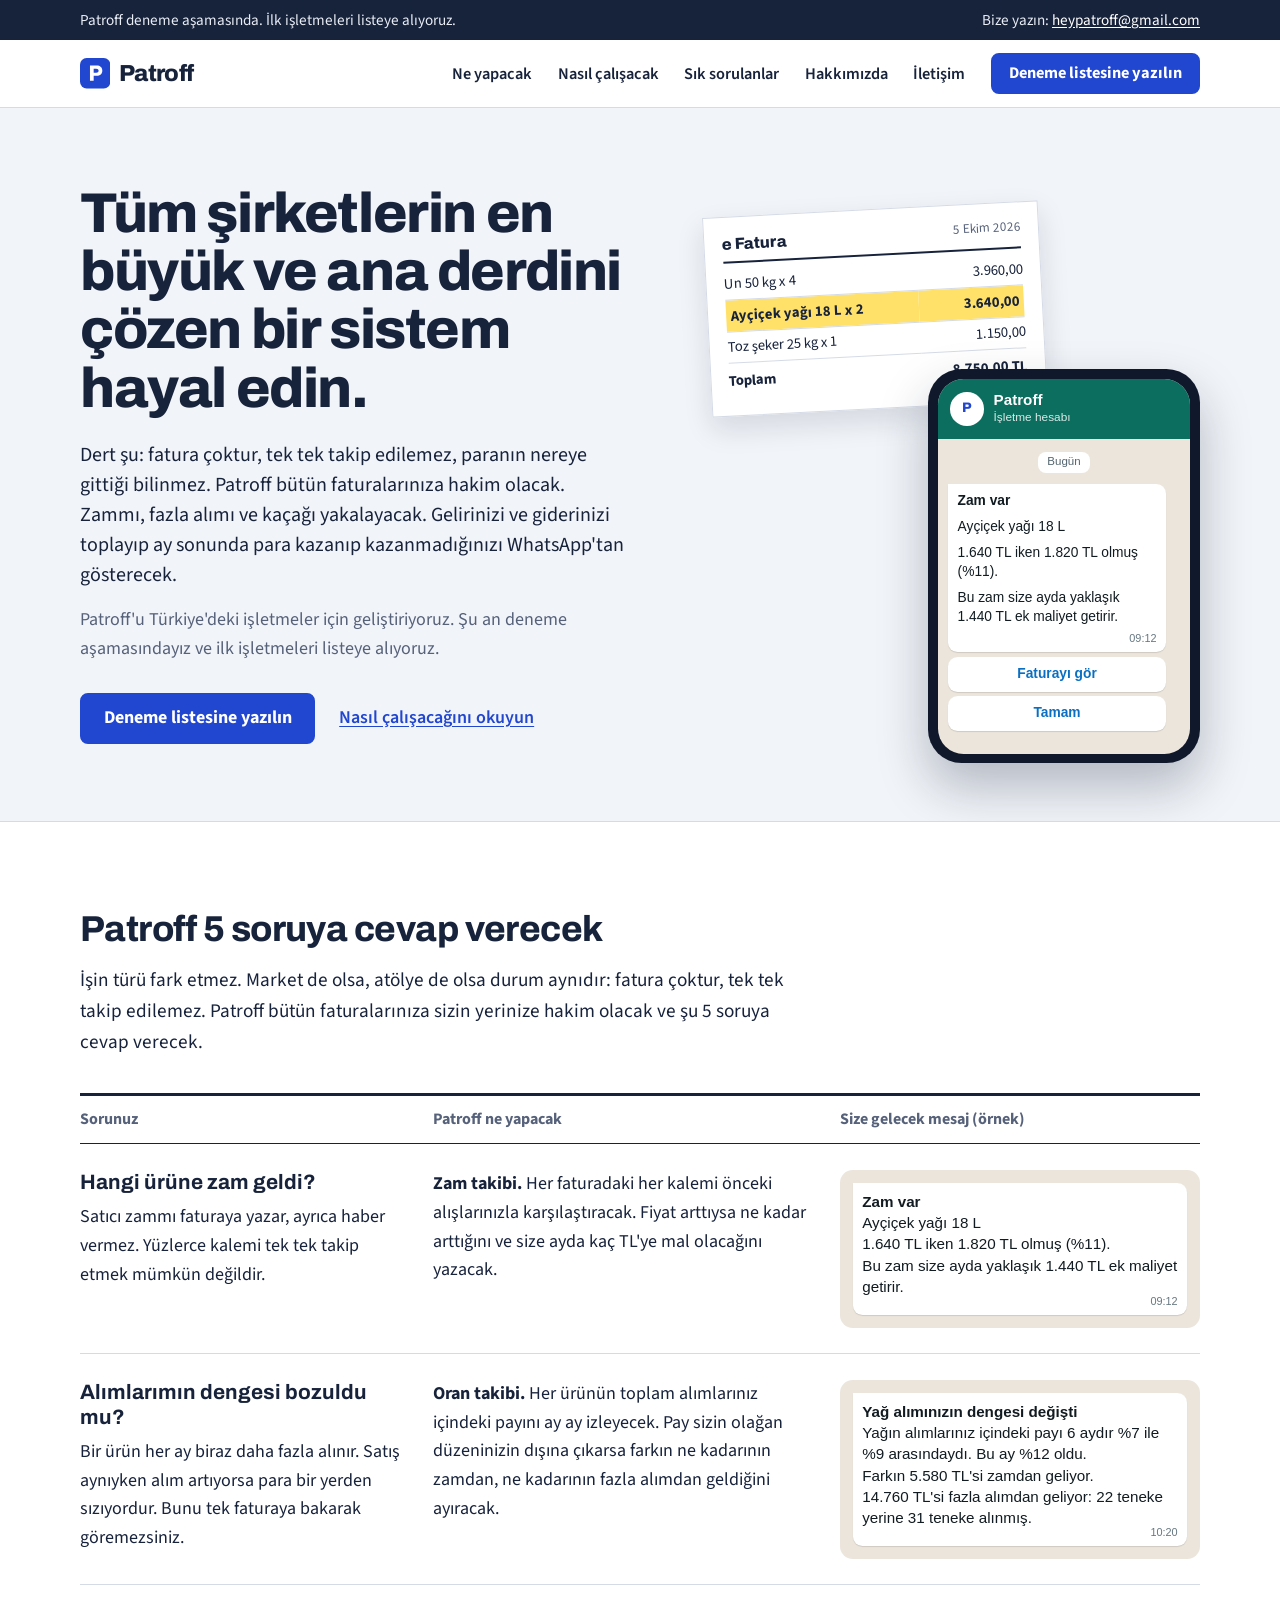
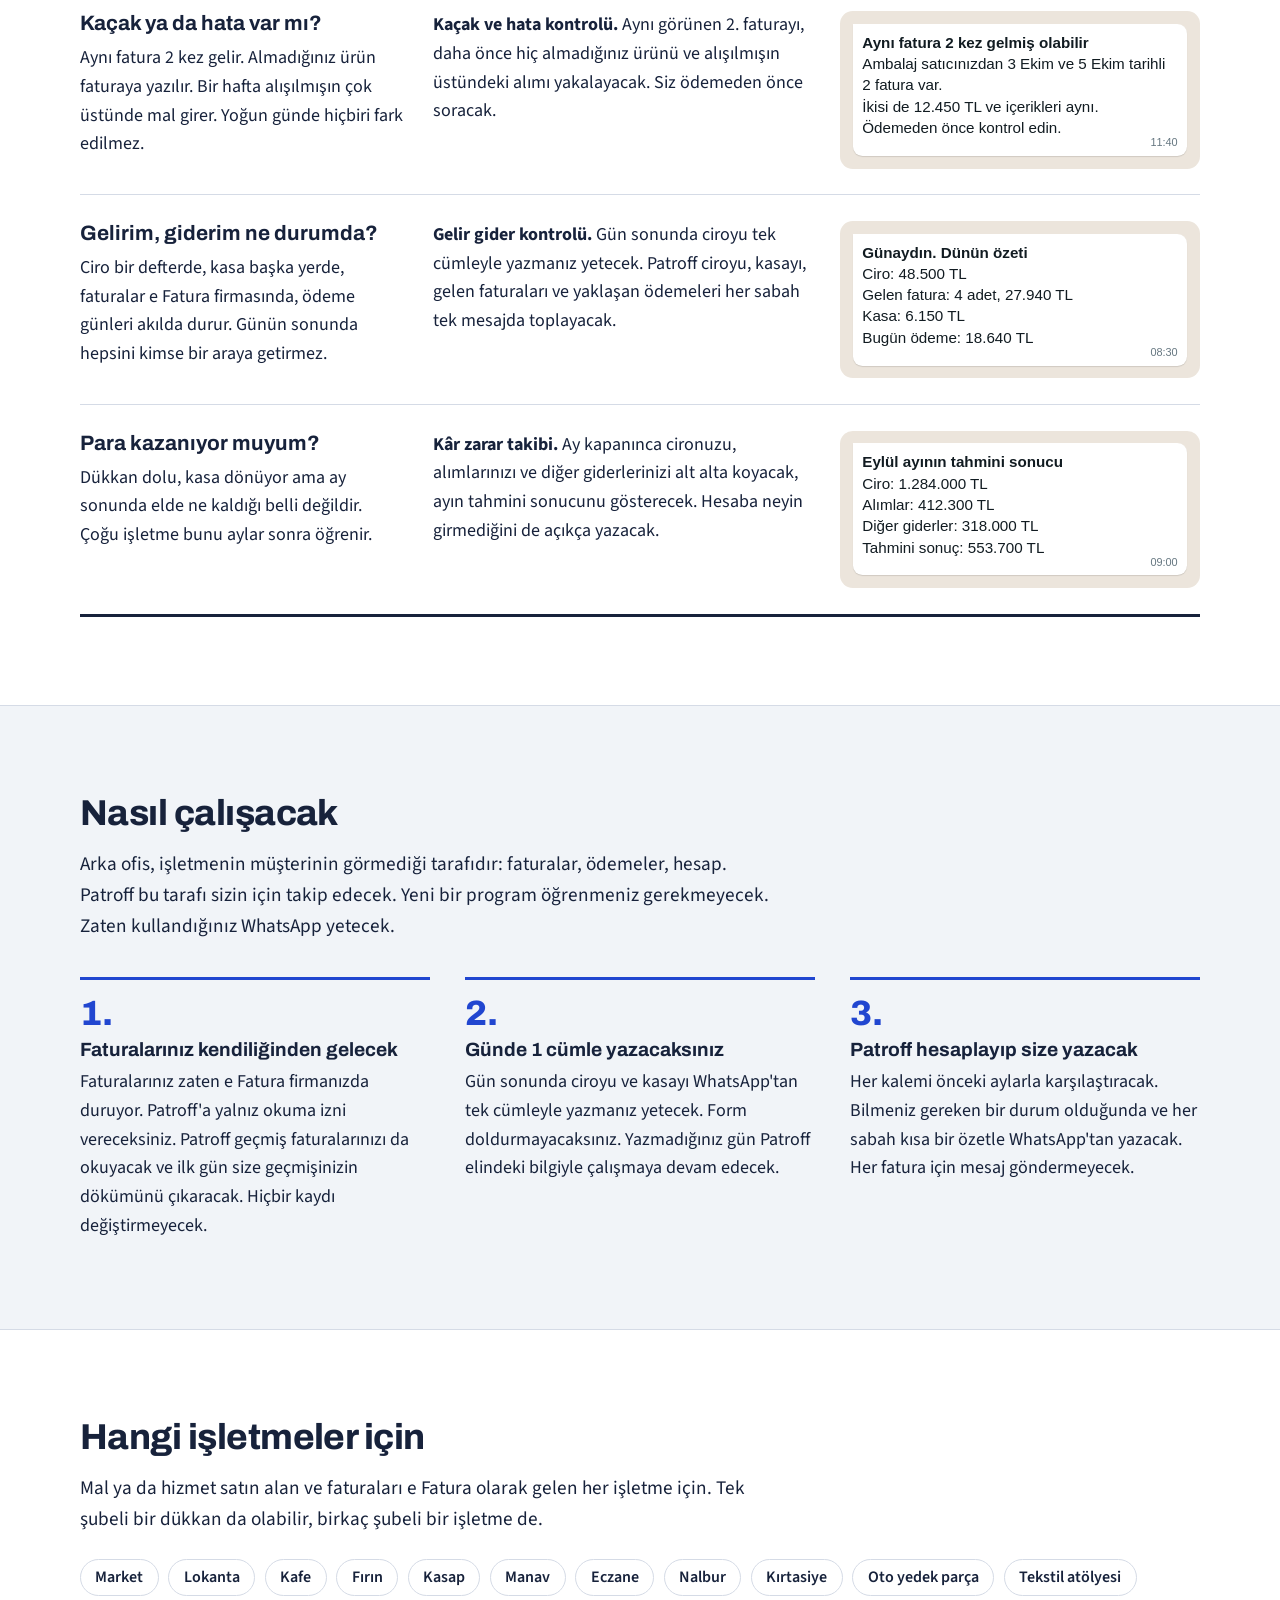
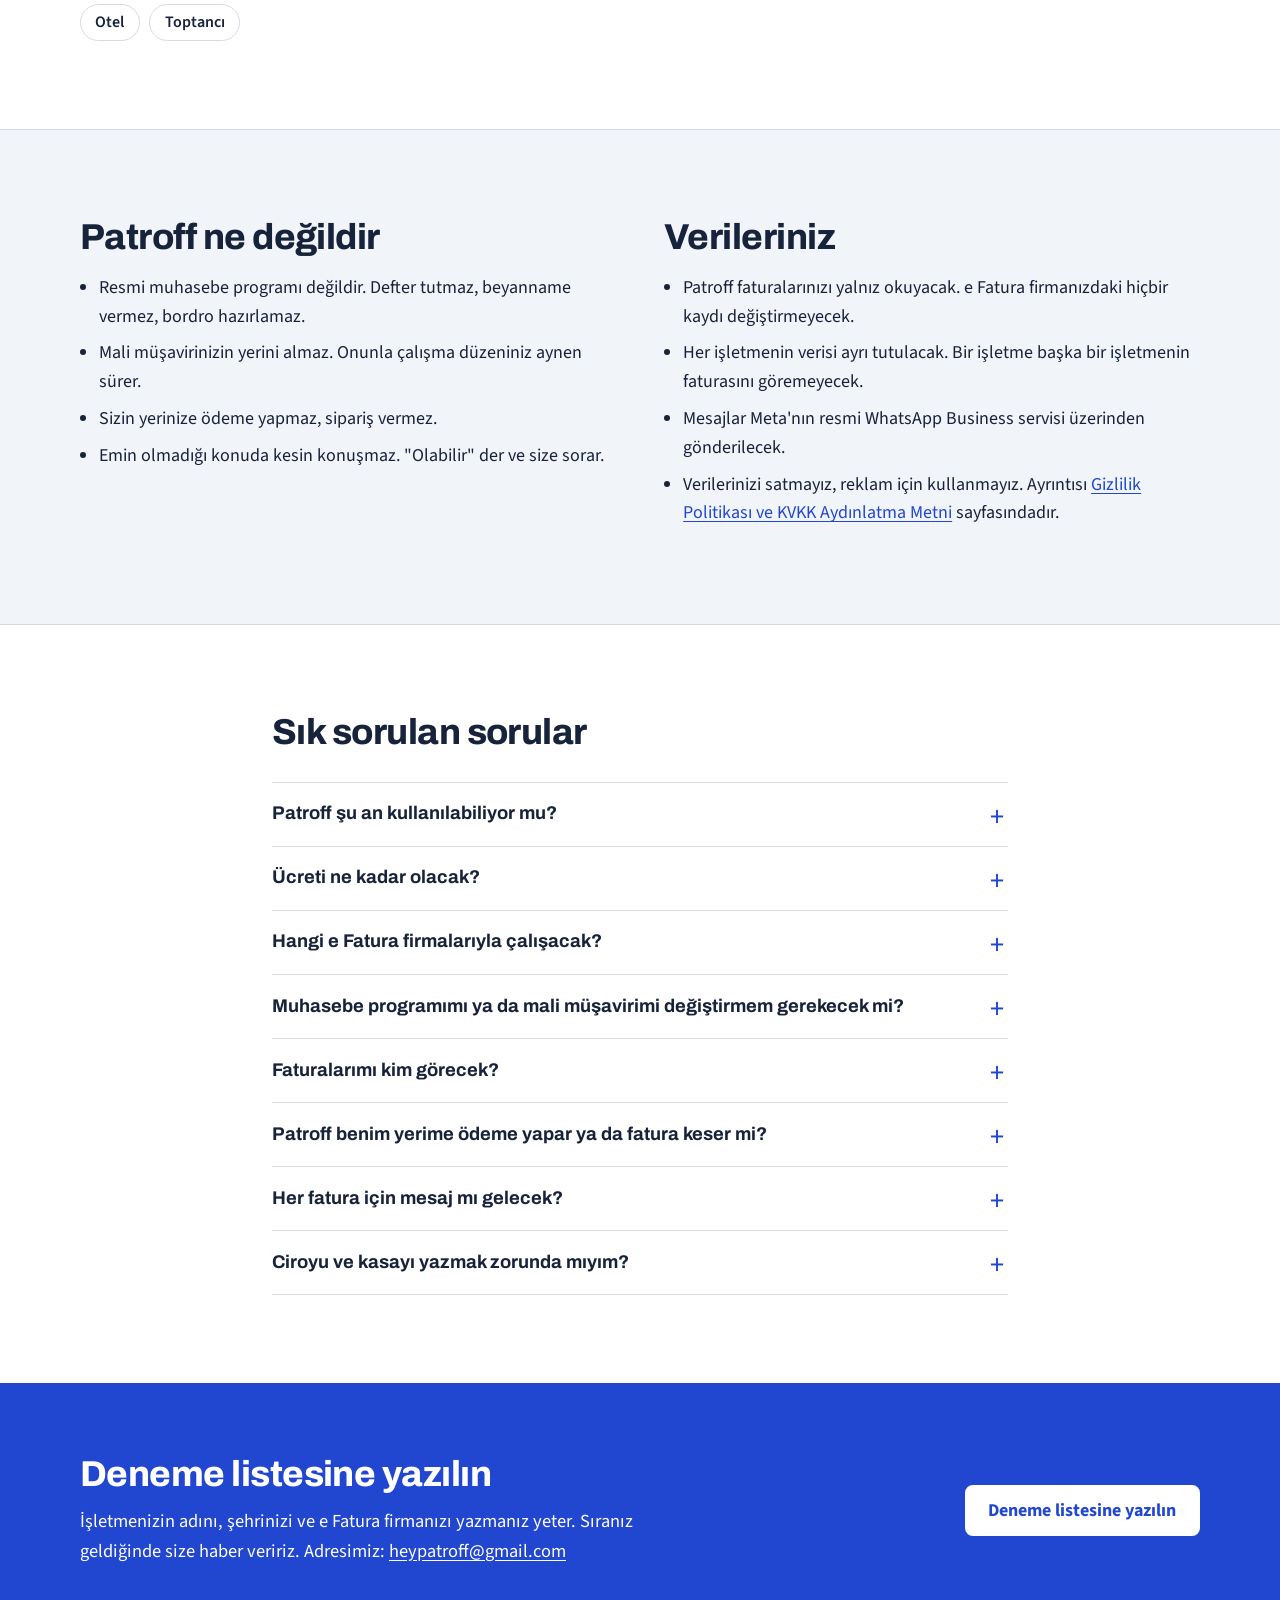
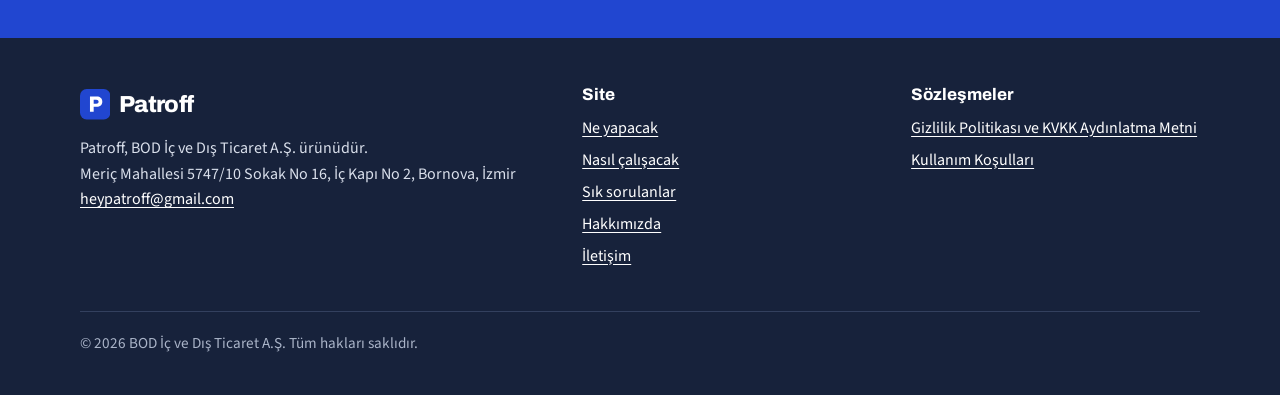
==== commit 20f1a5ba: "Şirket adresi asıl adresle düzeltildi (No 16, İç Kapı No 2) Co-Authored-By: Claude Opus 5.5 <noreply" ====
--- a/index.html
+++ b/index.html
@@ -159,7 +159,7 @@
 <div class="sutunlar">
 <div>
 <a class="marka" href="index.html"><svg viewBox="0 0 32 32" aria-hidden="true"><rect width="32" height="32" rx="7" fill="#2146d0"/><path d="M10.5 24V8h7.1c3.6 0 5.9 2.1 5.9 5.3s-2.3 5.3-5.9 5.3h-3.2V24zm3.9-8.6h2.7c1.6 0 2.5-.8 2.5-2.1s-.9-2.1-2.5-2.1h-2.7z" fill="#fff"/></svg><span>Patroff</span></a>
-<address>Patroff, BOD İç ve Dış Ticaret A.Ş. ürünüdür.<br>Meriç Mahallesi 5747/10 Sokak No 2, Bornova, İzmir<br><a href="mailto:heypatroff@gmail.com">heypatroff@gmail.com</a></address>
+<address>Patroff, BOD İç ve Dış Ticaret A.Ş. ürünüdür.<br>Meriç Mahallesi 5747/10 Sokak No 16, İç Kapı No 2, Bornova, İzmir<br><a href="mailto:heypatroff@gmail.com">heypatroff@gmail.com</a></address>
 </div>
 <div>
 <h2>Site</h2>
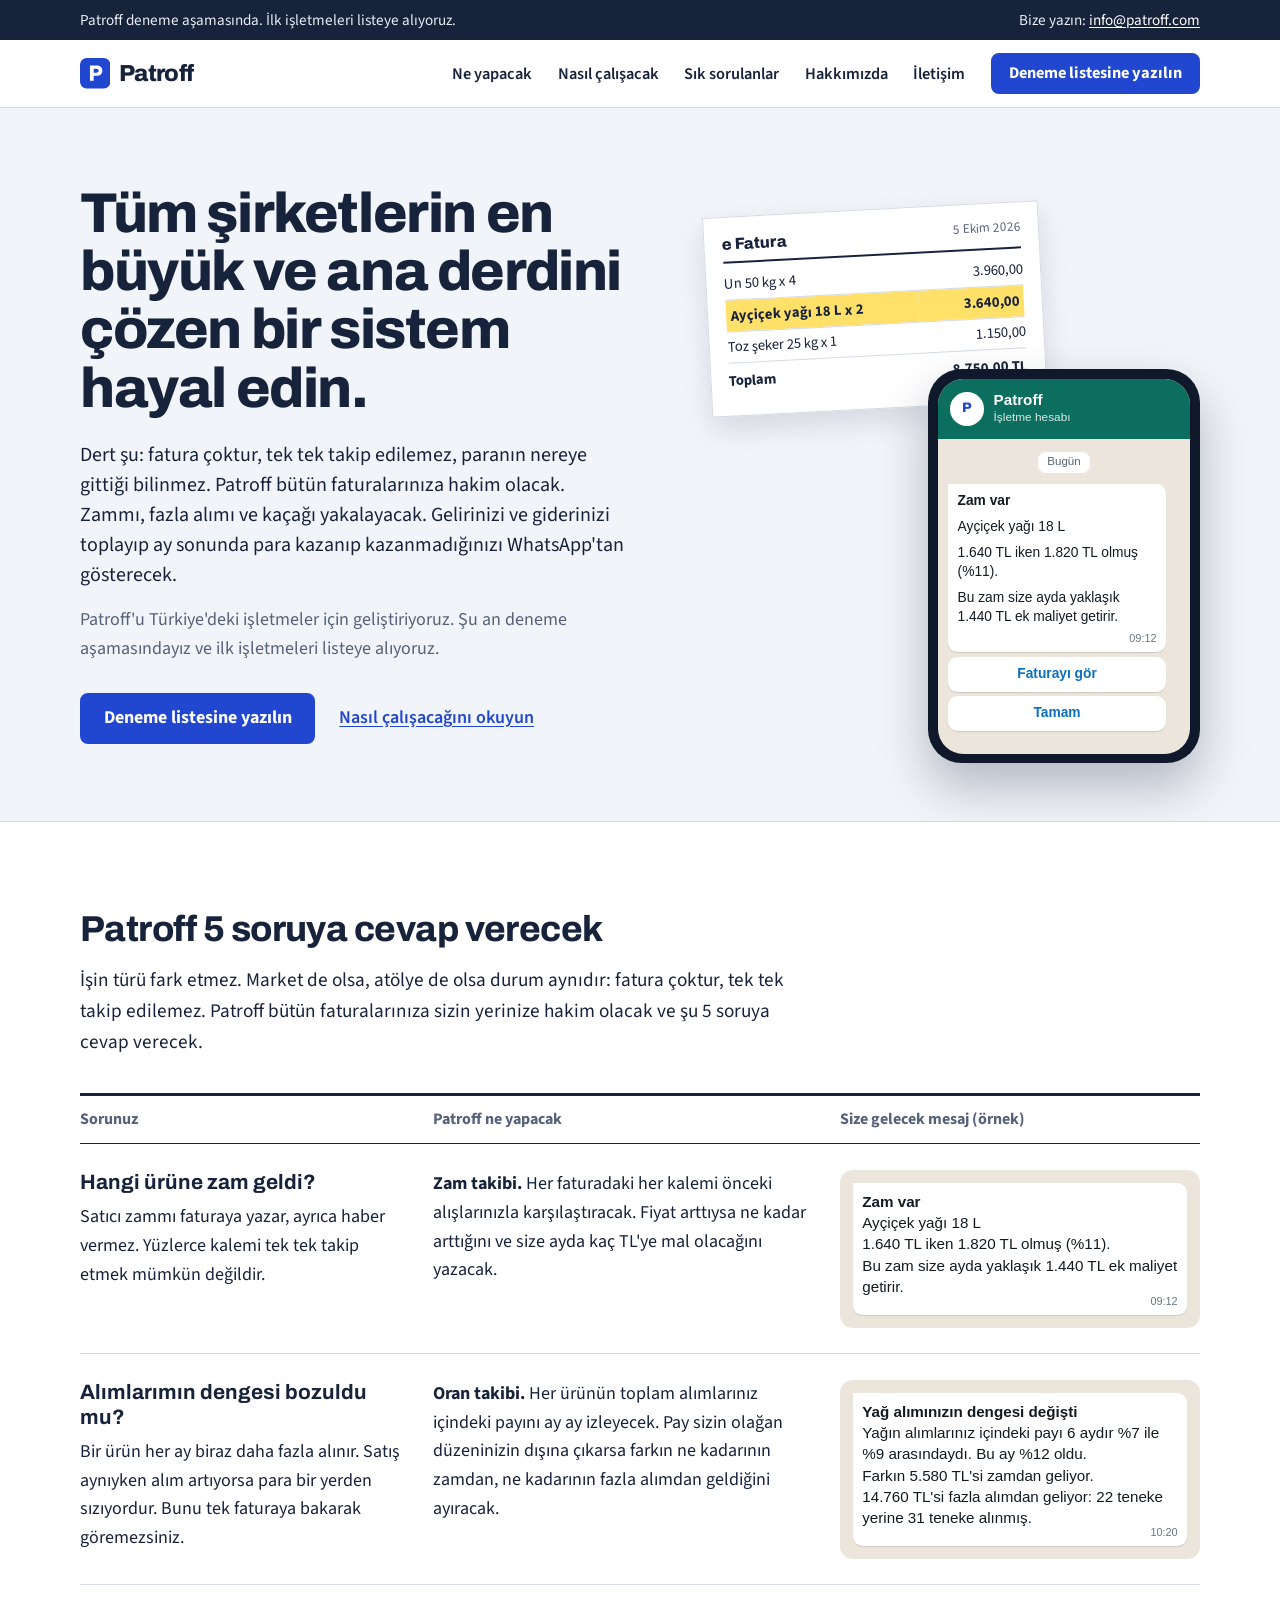
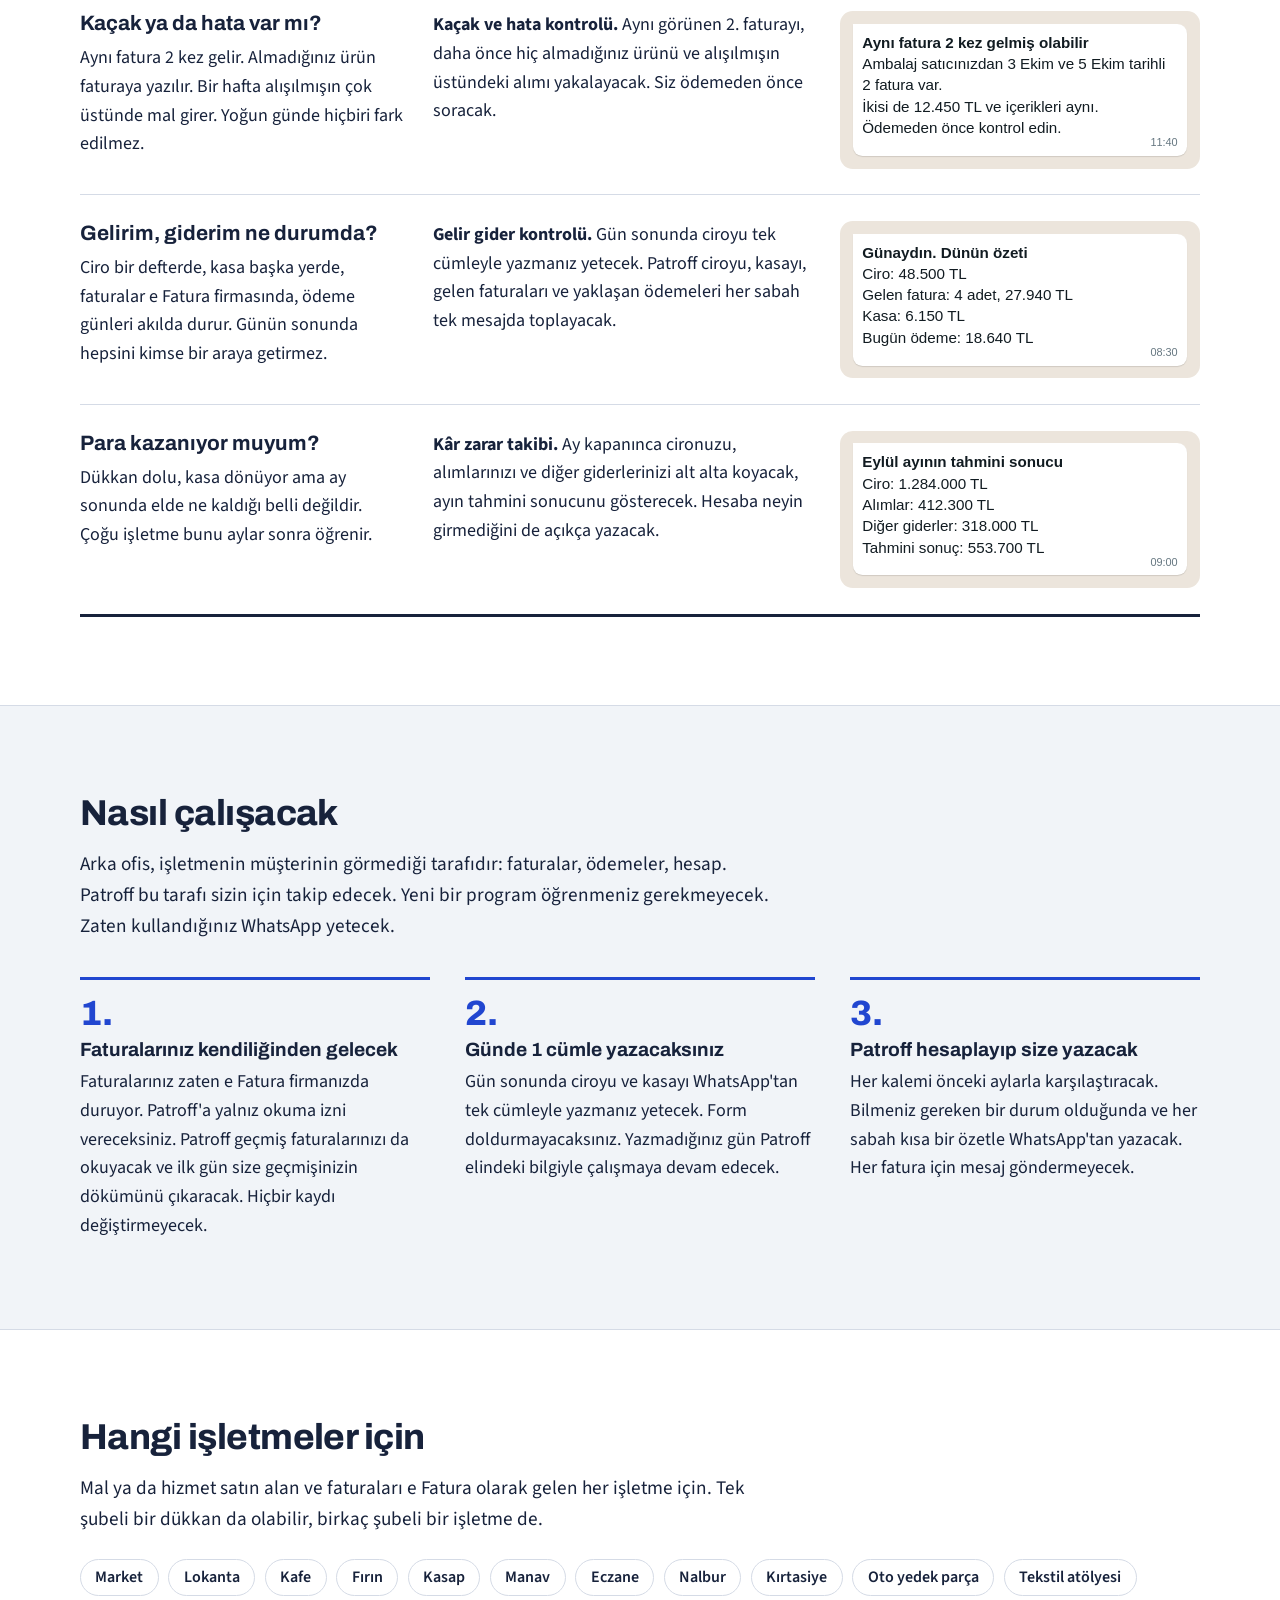
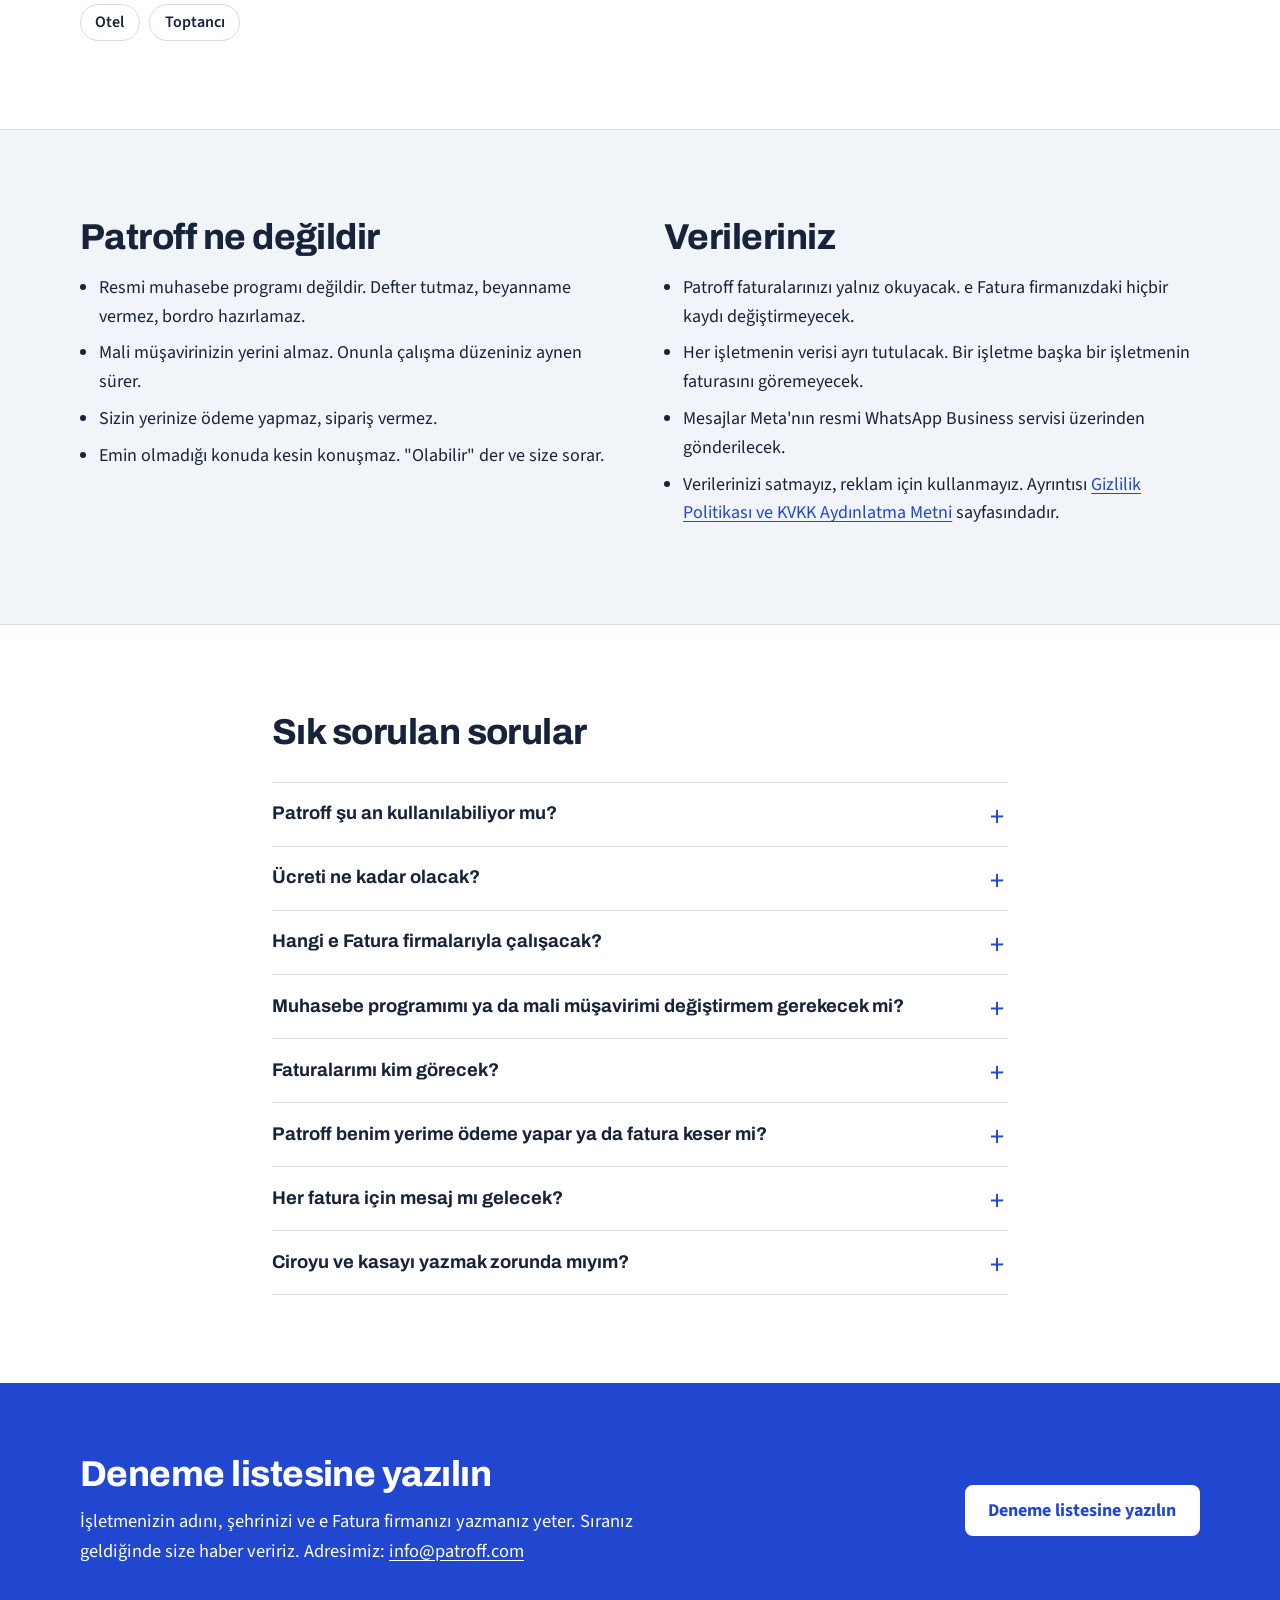
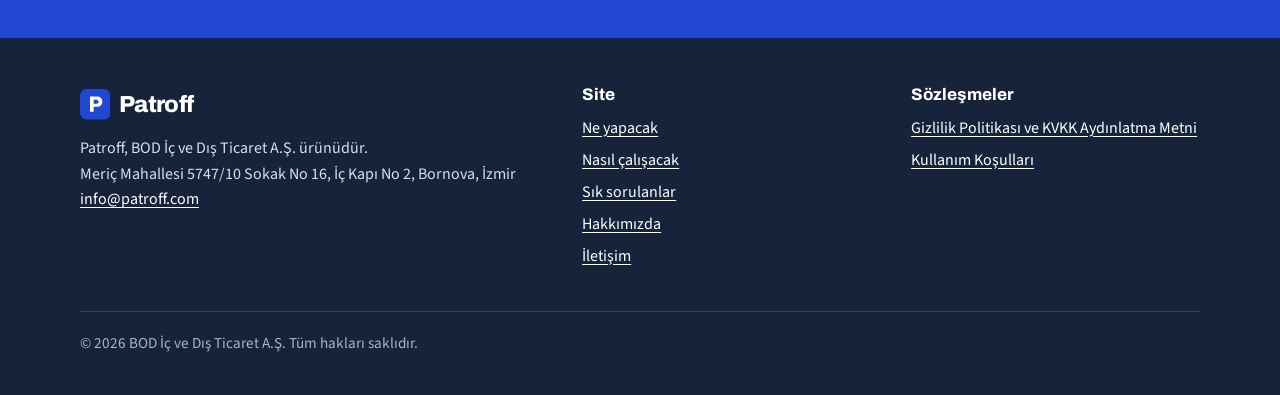
==== commit 4f23956e: "İletişim e postası info@patroff.com oldu Co-Authored-By: Claude Opus 5.5 <noreply@anthropic.com> Cla" ====
--- a/index.html
+++ b/index.html
@@ -20,7 +20,7 @@
 </head>
 <body>
 <a class="atla" href="#icerik">İçeriğe geçin</a>
-<div class="serit"><div class="sarma"><span>Patroff deneme aşamasında. İlk işletmeleri listeye alıyoruz.</span><span class="gizle">Bize yazın: <a href="mailto:heypatroff@gmail.com">heypatroff@gmail.com</a></span></div></div>
+<div class="serit"><div class="sarma"><span>Patroff deneme aşamasında. İlk işletmeleri listeye alıyoruz.</span><span class="gizle">Bize yazın: <a href="mailto:info@patroff.com">info@patroff.com</a></span></div></div>
 <header class="ust"><div class="sarma">
 <a class="marka" href="index.html"><svg viewBox="0 0 32 32" aria-hidden="true"><rect width="32" height="32" rx="7" fill="#2146d0"/><path d="M10.5 24V8h7.1c3.6 0 5.9 2.1 5.9 5.3s-2.3 5.3-5.9 5.3h-3.2V24zm3.9-8.6h2.7c1.6 0 2.5-.8 2.5-2.1s-.9-2.1-2.5-2.1h-2.7z" fill="#fff"/></svg><span>Patroff</span></a>
 <nav class="menu" aria-label="Site menüsü">
@@ -29,7 +29,7 @@
 <a href="index.html#sss">Sık sorulanlar</a>
 <a href="hakkimizda.html">Hakkımızda</a>
 <a href="iletisim.html">İletişim</a>
-<a class="dugme" href="mailto:heypatroff@gmail.com?subject=Patroff%20deneme%20listesi&body=Merhaba%2C%0A%0APatroff%20deneme%20listesine%20yaz%C4%B1lmak%20istiyorum.%0A%0A%C4%B0%C5%9Fletme%20ad%C4%B1%3A%0A%C5%9Eehir%3A%0A%C4%B0%C5%9Fletmenin%20i%C5%9Fi%3A%0Ae%20Fatura%20firman%C4%B1z%3A%0ATelefon%3A%0A">Deneme listesine yazılın</a>
+<a class="dugme" href="mailto:info@patroff.com?subject=Patroff%20deneme%20listesi&body=Merhaba%2C%0A%0APatroff%20deneme%20listesine%20yaz%C4%B1lmak%20istiyorum.%0A%0A%C4%B0%C5%9Fletme%20ad%C4%B1%3A%0A%C5%9Eehir%3A%0A%C4%B0%C5%9Fletmenin%20i%C5%9Fi%3A%0Ae%20Fatura%20firman%C4%B1z%3A%0ATelefon%3A%0A">Deneme listesine yazılın</a>
 </nav>
 </div></header>
 <main id="icerik">
@@ -39,7 +39,7 @@
 <h1>Tüm şirketlerin en büyük ve ana derdini çözen bir sistem hayal edin.</h1>
 <p class="alt">Dert şu: fatura çoktur, tek tek takip edilemez, paranın nereye gittiği bilinmez. Patroff bütün faturalarınıza hakim olacak. Zammı, fazla alımı ve kaçağı yakalayacak. Gelirinizi ve giderinizi toplayıp ay sonunda para kazanıp kazanmadığınızı WhatsApp'tan gösterecek.</p>
 <p class="durum">Patroff'u Türkiye'deki işletmeler için geliştiriyoruz. Şu an deneme aşamasındayız ve ilk işletmeleri listeye alıyoruz.</p>
-<div class="eylem"><a class="dugme" href="mailto:heypatroff@gmail.com?subject=Patroff%20deneme%20listesi&body=Merhaba%2C%0A%0APatroff%20deneme%20listesine%20yaz%C4%B1lmak%20istiyorum.%0A%0A%C4%B0%C5%9Fletme%20ad%C4%B1%3A%0A%C5%9Eehir%3A%0A%C4%B0%C5%9Fletmenin%20i%C5%9Fi%3A%0Ae%20Fatura%20firman%C4%B1z%3A%0ATelefon%3A%0A">Deneme listesine yazılın</a><a class="duz" href="#nasil">Nasıl çalışacağını okuyun</a></div>
+<div class="eylem"><a class="dugme" href="mailto:info@patroff.com?subject=Patroff%20deneme%20listesi&body=Merhaba%2C%0A%0APatroff%20deneme%20listesine%20yaz%C4%B1lmak%20istiyorum.%0A%0A%C4%B0%C5%9Fletme%20ad%C4%B1%3A%0A%C5%9Eehir%3A%0A%C4%B0%C5%9Fletmenin%20i%C5%9Fi%3A%0Ae%20Fatura%20firman%C4%B1z%3A%0ATelefon%3A%0A">Deneme listesine yazılın</a><a class="duz" href="#nasil">Nasıl çalışacağını okuyun</a></div>
 </div>
 <div class="sahne" role="img" aria-label="Örnek: gelen bir faturada ayçiçek yağına zam yapılmış. Patroff bunu WhatsApp'tan Zam var diye haber veriyor.">
 <div class="fatura" aria-hidden="true">
@@ -150,16 +150,16 @@
 <section class="kapanis"><div class="sarma">
 <div>
 <h2>Deneme listesine yazılın</h2>
-<p>İşletmenizin adını, şehrinizi ve e Fatura firmanızı yazmanız yeter. Sıranız geldiğinde size haber veririz. Adresimiz: <a href="mailto:heypatroff@gmail.com">heypatroff@gmail.com</a></p>
+<p>İşletmenizin adını, şehrinizi ve e Fatura firmanızı yazmanız yeter. Sıranız geldiğinde size haber veririz. Adresimiz: <a href="mailto:info@patroff.com">info@patroff.com</a></p>
 </div>
-<a class="dugme acik" href="mailto:heypatroff@gmail.com?subject=Patroff%20deneme%20listesi&body=Merhaba%2C%0A%0APatroff%20deneme%20listesine%20yaz%C4%B1lmak%20istiyorum.%0A%0A%C4%B0%C5%9Fletme%20ad%C4%B1%3A%0A%C5%9Eehir%3A%0A%C4%B0%C5%9Fletmenin%20i%C5%9Fi%3A%0Ae%20Fatura%20firman%C4%B1z%3A%0ATelefon%3A%0A">Deneme listesine yazılın</a>
+<a class="dugme acik" href="mailto:info@patroff.com?subject=Patroff%20deneme%20listesi&body=Merhaba%2C%0A%0APatroff%20deneme%20listesine%20yaz%C4%B1lmak%20istiyorum.%0A%0A%C4%B0%C5%9Fletme%20ad%C4%B1%3A%0A%C5%9Eehir%3A%0A%C4%B0%C5%9Fletmenin%20i%C5%9Fi%3A%0Ae%20Fatura%20firman%C4%B1z%3A%0ATelefon%3A%0A">Deneme listesine yazılın</a>
 </div></section>
 </main>
 <footer class="alt-bilgi"><div class="sarma">
 <div class="sutunlar">
 <div>
 <a class="marka" href="index.html"><svg viewBox="0 0 32 32" aria-hidden="true"><rect width="32" height="32" rx="7" fill="#2146d0"/><path d="M10.5 24V8h7.1c3.6 0 5.9 2.1 5.9 5.3s-2.3 5.3-5.9 5.3h-3.2V24zm3.9-8.6h2.7c1.6 0 2.5-.8 2.5-2.1s-.9-2.1-2.5-2.1h-2.7z" fill="#fff"/></svg><span>Patroff</span></a>
-<address>Patroff, BOD İç ve Dış Ticaret A.Ş. ürünüdür.<br>Meriç Mahallesi 5747/10 Sokak No 16, İç Kapı No 2, Bornova, İzmir<br><a href="mailto:heypatroff@gmail.com">heypatroff@gmail.com</a></address>
+<address>Patroff, BOD İç ve Dış Ticaret A.Ş. ürünüdür.<br>Meriç Mahallesi 5747/10 Sokak No 16, İç Kapı No 2, Bornova, İzmir<br><a href="mailto:info@patroff.com">info@patroff.com</a></address>
 </div>
 <div>
 <h2>Site</h2>
